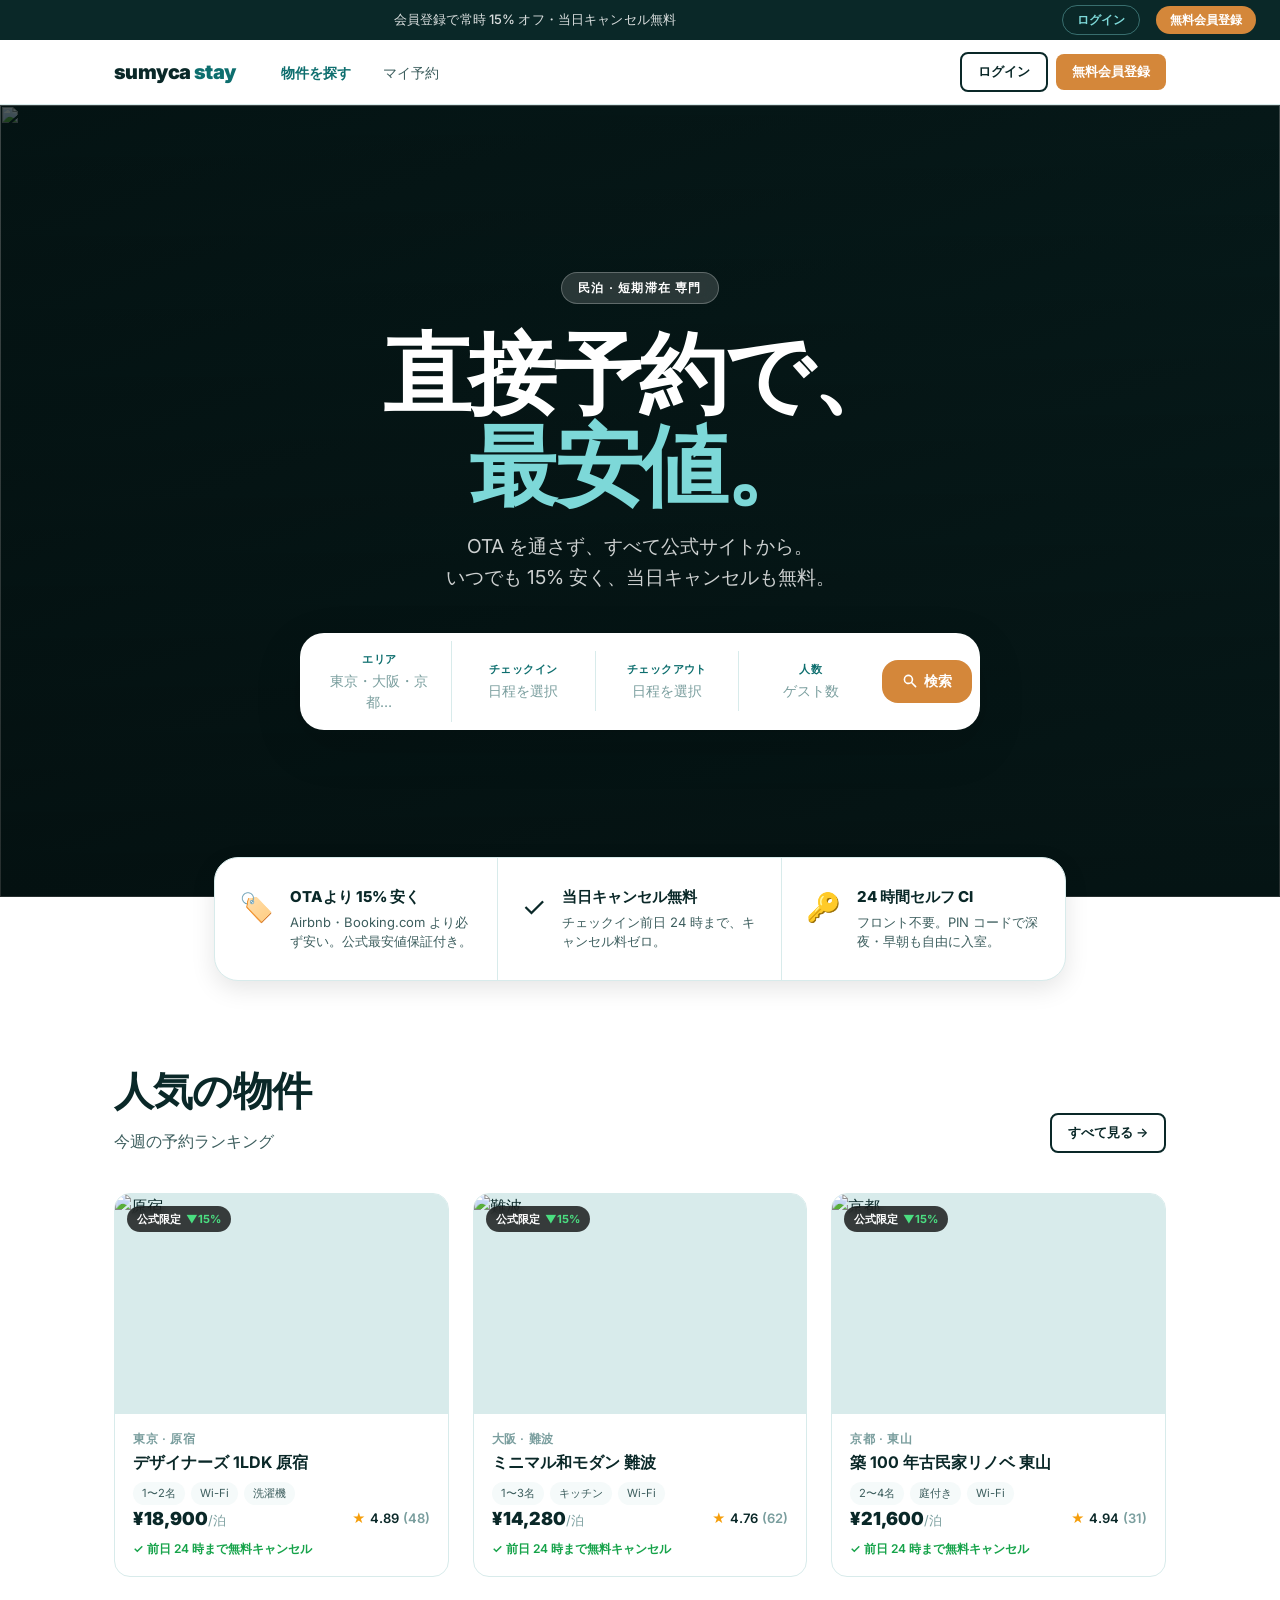
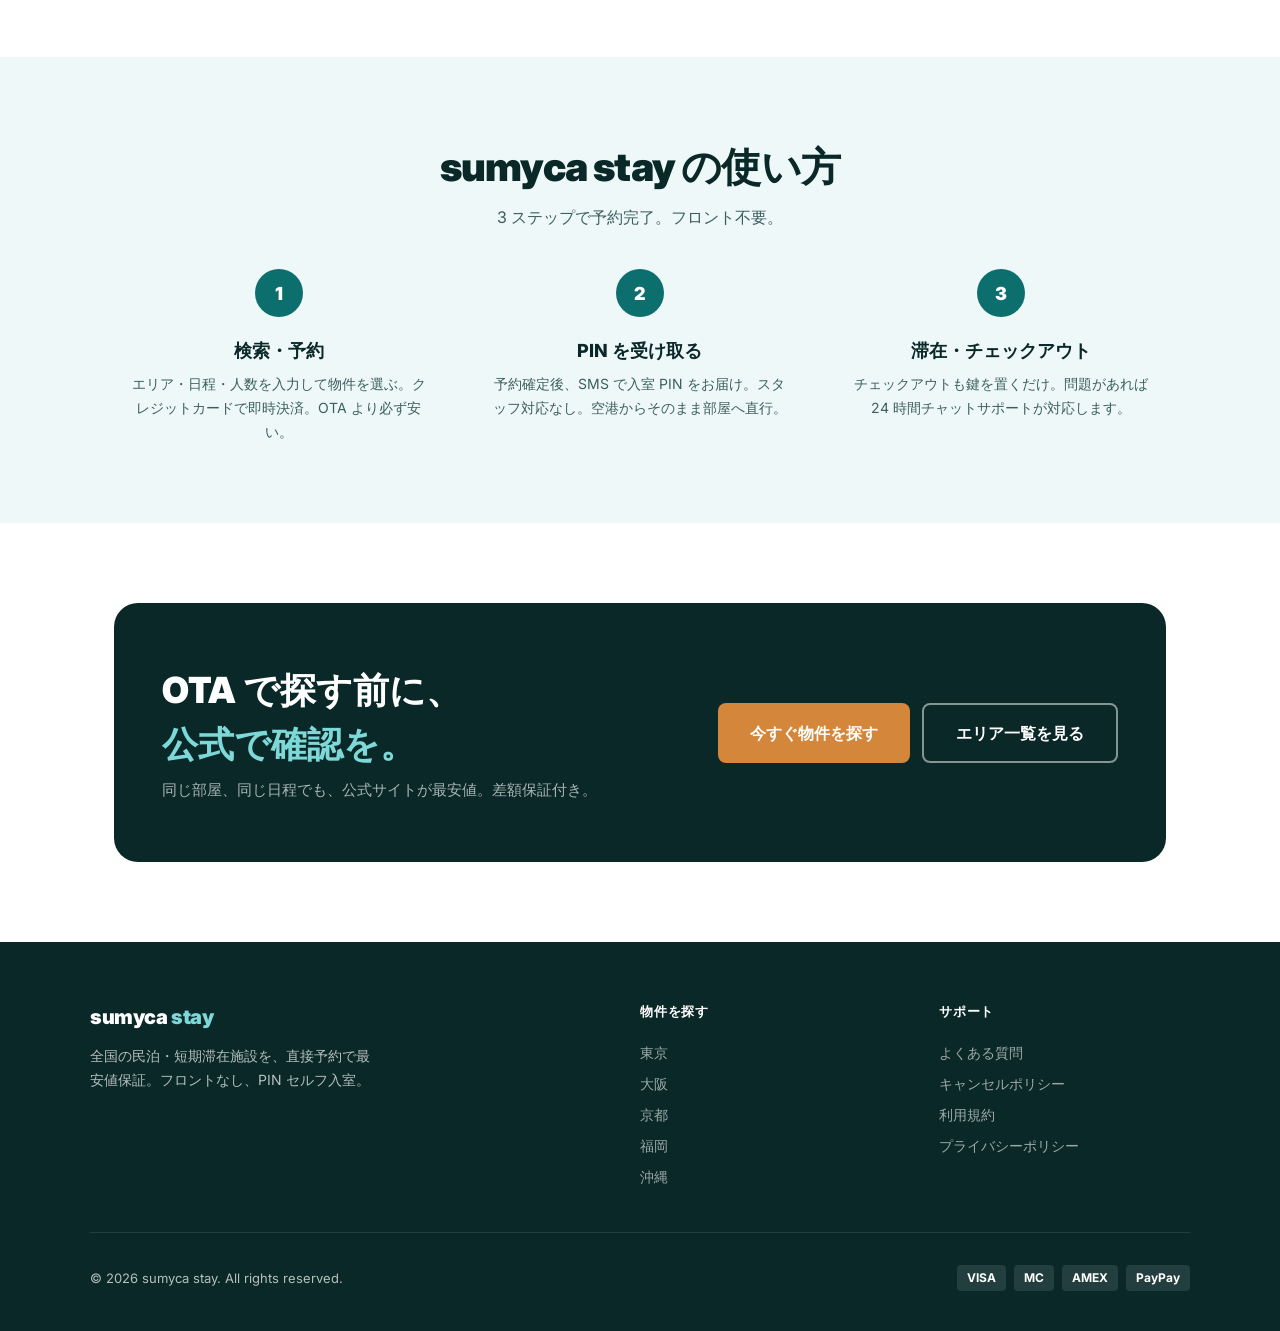
==== index.html @ 4b1bc7b1 "feat: Phase 2 prototype — リピーターを作る - Add member bar (15% off / cancel-free messaging) to all pages -" ====
<!DOCTYPE html>
<html lang="ja" prefix="og: https://ogp.me/ns#">
<head>
  <meta charset="UTF-8">
  <meta name="viewport" content="width=device-width, initial-scale=1.0">

  <!-- =====================================================
       SEO: Core meta
  ====================================================== -->
  <title>sumyca stay | 民泊・短期滞在の直接予約プラットフォーム — OTAより15%安く</title>
  <meta name="description" content="sumyca stay（スミカステイ）は東京・大阪・京都など全国の民泊・マンスリー物件を直接予約できるプラットフォーム。Airbnb・Booking.comより常時15%安く、当日キャンセル無料。フロント不要のPINセルフチェックインで24時間対応。">
  <meta name="keywords" content="民泊,短期滞在,マンスリーマンション,直接予約,東京民泊,大阪民泊,京都民泊,vacation rental,民泊予約,sumyca stay">
  <meta name="robots" content="index, follow">
  <meta name="author" content="sumyca stay">
  <link rel="canonical" href="https://beta-tanaka.github.io/sumyca-stay-prototype-1/">

  <!-- =====================================================
       SEO: Open Graph (SNS・AIクローラー向け)
  ====================================================== -->
  <meta property="og:type" content="website">
  <meta property="og:site_name" content="sumyca stay">
  <meta property="og:title" content="sumyca stay | 民泊・短期滞在の直接予約 — OTAより15%安く">
  <meta property="og:description" content="全国の民泊・短期滞在施設を直接予約。Airbnb・Booking.comより常時15%安く、当日キャンセル無料。24時間PINセルフチェックイン。">
  <meta property="og:url" content="https://beta-tanaka.github.io/sumyca-stay-prototype-1/">
  <meta property="og:image" content="https://images.unsplash.com/photo-1522708323590-d24dbb6b0267?w=1200&h=630&fit=crop">
  <meta property="og:locale" content="ja_JP">

  <!-- =====================================================
       SEO: Twitter / X Card
  ====================================================== -->
  <meta name="twitter:card" content="summary_large_image">
  <meta name="twitter:title" content="sumyca stay | 直接予約で、最安値。">
  <meta name="twitter:description" content="民泊・短期滞在の直接予約プラットフォーム。OTAより15%安く、当日キャンセル無料。">
  <meta name="twitter:image" content="https://images.unsplash.com/photo-1522708323590-d24dbb6b0267?w=1200&h=630&fit=crop">

  <!-- =====================================================
       AIO: JSON-LD Structured Data
       - Organization（会社エンティティ）
       - WebSite + SearchAction（サイト内検索）
       - ItemList（おすすめ物件リスト）
       - FAQPage（よくある質問）
  ====================================================== -->
  <script type="application/ld+json">
  {
    "@context": "https://schema.org",
    "@graph": [
      {
        "@type": "Organization",
        "@id": "https://beta-tanaka.github.io/sumyca-stay-prototype-1/#organization",
        "name": "sumyca stay",
        "alternateName": "スミカステイ",
        "url": "https://beta-tanaka.github.io/sumyca-stay-prototype-1/",
        "logo": {
          "@type": "ImageObject",
          "url": "https://beta-tanaka.github.io/sumyca-stay-prototype-1/og-image.png"
        },
        "description": "東京・大阪・京都など全国の民泊・短期滞在施設を直接予約できるプラットフォーム。OTA手数料不要で常時最安値保証。",
        "foundingDate": "2024",
        "areaServed": {
          "@type": "Country",
          "name": "日本"
        },
        "serviceType": ["民泊予約", "バケーションレンタル", "短期賃貸", "マンスリーマンション"],
        "sameAs": []
      },
      {
        "@type": "WebSite",
        "@id": "https://beta-tanaka.github.io/sumyca-stay-prototype-1/#website",
        "url": "https://beta-tanaka.github.io/sumyca-stay-prototype-1/",
        "name": "sumyca stay",
        "description": "民泊・短期滞在の直接予約プラットフォーム",
        "publisher": { "@id": "https://beta-tanaka.github.io/sumyca-stay-prototype-1/#organization" },
        "potentialAction": {
          "@type": "SearchAction",
          "target": {
            "@type": "EntryPoint",
            "urlTemplate": "https://beta-tanaka.github.io/sumyca-stay-prototype-1/search.html?q={search_term_string}"
          },
          "query-input": "required name=search_term_string"
        }
      },
      {
        "@type": "WebPage",
        "@id": "https://beta-tanaka.github.io/sumyca-stay-prototype-1/#webpage",
        "url": "https://beta-tanaka.github.io/sumyca-stay-prototype-1/",
        "name": "sumyca stay — 直接予約で、最安値。",
        "isPartOf": { "@id": "https://beta-tanaka.github.io/sumyca-stay-prototype-1/#website" },
        "about": { "@id": "https://beta-tanaka.github.io/sumyca-stay-prototype-1/#organization" },
        "speakable": {
          "@type": "SpeakableSpecification",
          "cssSelector": [".hero__title", ".hero__sub", ".value-prop__title", ".value-prop__desc"]
        }
      },
      {
        "@type": "ItemList",
        "name": "sumyca stay 人気の民泊物件",
        "description": "東京・大阪・京都など全国の人気民泊物件一覧",
        "numberOfItems": 3,
        "itemListElement": [
          {
            "@type": "ListItem",
            "position": 1,
            "item": {
              "@type": "LodgingBusiness",
              "name": "デザイナーズ 1LDK 原宿",
              "description": "表参道・原宿エリアのデザイナーズ1LDK。キッチン・洗濯機完備。スマートロック24時間入室可。",
              "url": "https://beta-tanaka.github.io/sumyca-stay-prototype-1/property-detail.html",
              "image": "https://images.unsplash.com/photo-1540959733332-eab4deabeeaf?w=600&h=440&fit=crop",
              "address": {
                "@type": "PostalAddress",
                "addressLocality": "渋谷区",
                "addressRegion": "東京都",
                "addressCountry": "JP"
              },
              "aggregateRating": {
                "@type": "AggregateRating",
                "ratingValue": "4.89",
                "reviewCount": "48",
                "bestRating": "5",
                "worstRating": "1"
              },
              "priceRange": "¥18,900〜/泊"
            }
          },
          {
            "@type": "ListItem",
            "position": 2,
            "item": {
              "@type": "LodgingBusiness",
              "name": "ミニマル和モダン 難波",
              "description": "大阪・難波エリアの和モダンスタジオ。キッチン完備。なんば駅徒歩3分。",
              "url": "https://beta-tanaka.github.io/sumyca-stay-prototype-1/property-detail.html",
              "image": "https://images.unsplash.com/photo-1493976040374-85c8e12f0c0e?w=600&h=440&fit=crop",
              "address": {
                "@type": "PostalAddress",
                "addressLocality": "中央区",
                "addressRegion": "大阪府",
                "addressCountry": "JP"
              },
              "aggregateRating": {
                "@type": "AggregateRating",
                "ratingValue": "4.76",
                "reviewCount": "62",
                "bestRating": "5",
                "worstRating": "1"
              },
              "priceRange": "¥14,280〜/泊"
            }
          },
          {
            "@type": "ListItem",
            "position": 3,
            "item": {
              "@type": "LodgingBusiness",
              "name": "築100年古民家リノベ 東山",
              "description": "京都・東山の古民家リノベ物件。祇園四条駅徒歩10分。最大4名。庭付き。",
              "url": "https://beta-tanaka.github.io/sumyca-stay-prototype-1/property-detail.html",
              "image": "https://images.unsplash.com/photo-1528360983277-13d401cdc186?w=600&h=440&fit=crop",
              "address": {
                "@type": "PostalAddress",
                "addressLocality": "東山区",
                "addressRegion": "京都府",
                "addressCountry": "JP"
              },
              "aggregateRating": {
                "@type": "AggregateRating",
                "ratingValue": "4.94",
                "reviewCount": "31",
                "bestRating": "5",
                "worstRating": "1"
              },
              "priceRange": "¥21,600〜/泊"
            }
          }
        ]
      },
      {
        "@type": "FAQPage",
        "mainEntity": [
          {
            "@type": "Question",
            "name": "sumyca stay で予約するとなぜ安いのですか？",
            "acceptedAnswer": {
              "@type": "Answer",
              "text": "OTA（Airbnb・Booking.comなど）の仲介手数料が不要なため、公式サイトから直接予約すると常時15%割安になります。最低価格保証付きで、差額が発生した場合は返金します。"
            }
          },
          {
            "@type": "Question",
            "name": "チェックインはどうやってするのですか？",
            "acceptedAnswer": {
              "@type": "Answer",
              "text": "予約確定後にSMSでPINコードをお届けします。スマートロックにPINを入力するだけでフロントスタッフ対応なしに24時間入室できます。深夜・早朝のチェックインも可能です。"
            }
          },
          {
            "@type": "Question",
            "name": "キャンセルポリシーはどうなっていますか？",
            "acceptedAnswer": {
              "@type": "Answer",
              "text": "チェックイン前日の24:00まで無料でキャンセルできます。それ以降は1泊分のキャンセル料が発生します。急な予定変更にも対応できる柔軟なポリシーです。"
            }
          },
          {
            "@type": "Question",
            "name": "どのエリアの物件がありますか？",
            "acceptedAnswer": {
              "@type": "Answer",
              "text": "東京・大阪・京都・福岡・沖縄・北海道など全国の主要都市をカバーしています。物件数は随時拡大中です。"
            }
          }
        ]
      }
    ]
  }
  </script>

  <link rel="preconnect" href="https://fonts.googleapis.com">
  <link href="https://fonts.googleapis.com/css2?family=Inter:wght@400;500;600;700;800;900&display=swap" rel="stylesheet">
  <link rel="stylesheet" href="css/style.css">
</head>
<body>

  <!-- Member bar -->
  <div class="member-bar">
    <span>会員登録で常時 15% オフ・当日キャンセル無料</span>
    <a href="login.html" class="member-bar__login">ログイン</a>
    <a href="login.html" class="member-bar__signup">無料会員登録</a>
  </div>

  <!-- Header -->
  <header class="header">
    <div class="header__inner">
      <a href="index.html" class="header__logo">sumyca <span>stay</span></a>
      <nav class="header__nav">
        <a href="search.html" class="active">物件を探す</a>
        <a href="my-trips.html">マイ予約</a>
      </nav>
      <div class="header__actions">
        <a href="login.html" class="btn btn--outline btn--sm">ログイン</a>
        <a href="login.html" class="btn btn--accent btn--sm">無料会員登録</a>
        <button class="hamburger" onclick="document.getElementById('mm').classList.add('open')" aria-label="メニュー">
          <span></span><span></span><span></span>
        </button>
      </div>
    </div>
  </header>

  <div class="mobile-menu" id="mm">
    <button class="mobile-menu__close" onclick="document.getElementById('mm').classList.remove('open')">✕</button>
    <div class="mobile-menu__logo">sumyca <span>stay</span></div>
    <nav class="mobile-menu__nav">
      <a href="search.html">物件を探す</a>
      <a href="my-trips.html">マイ予約</a>
    </nav>
    <div class="mobile-menu__actions">
      <a href="login.html" class="btn btn--teal btn--lg btn--block">ログイン</a>
      <a href="login.html" class="btn btn--accent btn--lg btn--block">無料会員登録</a>
    </div>
  </div>

  <main id="main-content">

  <!-- Hero -->
  <section class="hero" aria-label="メインビジュアル">
    <div class="hero__bg"></div>
    <div class="hero__img">
      <img src="https://images.unsplash.com/photo-1522708323590-d24dbb6b0267?w=1800&h=1000&fit=crop" alt="">
    </div>
    <div class="hero__overlay"></div>
    <div class="hero__content">
      <span class="hero__label">民泊 · 短期滞在 専門</span>
      <h1 class="hero__title">直接予約で、<br><em>最安値。</em></h1>
      <p class="hero__sub">OTA を通さず、すべて公式サイトから。<br>いつでも 15% 安く、当日キャンセルも無料。</p>

      <!-- Search bar -->
      <form class="search-bar" onsubmit="location.href='search.html';return false;">
        <div class="search-bar__field">
          <div class="search-bar__label">エリア</div>
          <div class="search-bar__val">東京・大阪・京都…</div>
        </div>
        <div class="search-bar__field">
          <div class="search-bar__label">チェックイン</div>
          <div class="search-bar__val">日程を選択</div>
        </div>
        <div class="search-bar__field">
          <div class="search-bar__label">チェックアウト</div>
          <div class="search-bar__val">日程を選択</div>
        </div>
        <div class="search-bar__field">
          <div class="search-bar__label">人数</div>
          <div class="search-bar__val">ゲスト数</div>
        </div>
        <button type="submit" class="btn btn--accent btn--md search-bar__btn">
          <svg viewBox="0 0 20 20" fill="currentColor"><path fill-rule="evenodd" d="M8 4a4 4 0 100 8 4 4 0 000-8zM2 8a6 6 0 1110.89 3.476l4.817 4.817a1 1 0 01-1.414 1.414l-4.816-4.816A6 6 0 012 8z" clip-rule="evenodd"/></svg>
          検索
        </button>
      </form>
    </div>
  </section>

  <!-- Value props -->
  <div class="value-props">
    <div class="value-props__grid">
      <div class="value-prop">
        <div class="value-prop__icon">🏷️</div>
        <div>
          <div class="value-prop__title">OTAより 15% 安く</div>
          <div class="value-prop__desc">Airbnb・Booking.com より必ず安い。公式最安値保証付き。</div>
        </div>
      </div>
      <div class="value-prop">
        <div class="value-prop__icon">✓</div>
        <div>
          <div class="value-prop__title">当日キャンセル無料</div>
          <div class="value-prop__desc">チェックイン前日 24 時まで、キャンセル料ゼロ。</div>
        </div>
      </div>
      <div class="value-prop">
        <div class="value-prop__icon">🔑</div>
        <div>
          <div class="value-prop__title">24 時間セルフ CI</div>
          <div class="value-prop__desc">フロント不要。PIN コードで深夜・早朝も自由に入室。</div>
        </div>
      </div>
    </div>
  </div>

  <!-- Featured properties -->
  <section class="section" style="padding-top: 80px;" aria-labelledby="featured-heading">
    <div class="container">
      <div class="section-header" style="display:flex;justify-content:space-between;align-items:flex-end;flex-wrap:wrap;gap:12px;">
        <div>
          <h2 id="featured-heading">人気の物件</h2>
          <p>今週の予約ランキング</p>
        </div>
        <a href="search.html" class="btn btn--outline btn--sm">すべて見る →</a>
      </div>

      <div class="prop-grid">

        <a href="property-detail.html" class="prop-card">
          <div class="prop-card__img-wrap">
            <img src="https://images.unsplash.com/photo-1540959733332-eab4deabeeaf?w=600&h=440&fit=crop" alt="原宿">
            <div class="ota-badge">公式限定 <span class="ota-badge__save">▼15%</span></div>
          </div>
          <div class="prop-card__body">
            <div class="prop-card__location">東京 · 原宿</div>
            <div class="prop-card__title">デザイナーズ 1LDK 原宿</div>
            <div class="prop-card__tags">
              <span class="prop-card__tag">1〜2名</span>
              <span class="prop-card__tag">Wi-Fi</span>
              <span class="prop-card__tag">洗濯機</span>
            </div>
            <div class="prop-card__meta">
              <div class="prop-card__price">¥18,900<span>/泊</span></div>
              <div class="prop-card__rating"><span class="prop-card__rating-star">★</span> 4.89 <span style="color:var(--gray-3)">(48)</span></div>
            </div>
            <div class="prop-card__cancel">✓ 前日 24 時まで無料キャンセル</div>
          </div>
        </a>

        <a href="property-detail.html" class="prop-card">
          <div class="prop-card__img-wrap">
            <img src="https://images.unsplash.com/photo-1493976040374-85c8e12f0c0e?w=600&h=440&fit=crop" alt="難波">
            <div class="ota-badge">公式限定 <span class="ota-badge__save">▼15%</span></div>
          </div>
          <div class="prop-card__body">
            <div class="prop-card__location">大阪 · 難波</div>
            <div class="prop-card__title">ミニマル和モダン 難波</div>
            <div class="prop-card__tags">
              <span class="prop-card__tag">1〜3名</span>
              <span class="prop-card__tag">キッチン</span>
              <span class="prop-card__tag">Wi-Fi</span>
            </div>
            <div class="prop-card__meta">
              <div class="prop-card__price">¥14,280<span>/泊</span></div>
              <div class="prop-card__rating"><span class="prop-card__rating-star">★</span> 4.76 <span style="color:var(--gray-3)">(62)</span></div>
            </div>
            <div class="prop-card__cancel">✓ 前日 24 時まで無料キャンセル</div>
          </div>
        </a>

        <a href="property-detail.html" class="prop-card">
          <div class="prop-card__img-wrap">
            <img src="https://images.unsplash.com/photo-1528360983277-13d401cdc186?w=600&h=440&fit=crop" alt="京都">
            <div class="ota-badge">公式限定 <span class="ota-badge__save">▼15%</span></div>
          </div>
          <div class="prop-card__body">
            <div class="prop-card__location">京都 · 東山</div>
            <div class="prop-card__title">築 100 年古民家リノベ 東山</div>
            <div class="prop-card__tags">
              <span class="prop-card__tag">2〜4名</span>
              <span class="prop-card__tag">庭付き</span>
              <span class="prop-card__tag">Wi-Fi</span>
            </div>
            <div class="prop-card__meta">
              <div class="prop-card__price">¥21,600<span>/泊</span></div>
              <div class="prop-card__rating"><span class="prop-card__rating-star">★</span> 4.94 <span style="color:var(--gray-3)">(31)</span></div>
            </div>
            <div class="prop-card__cancel">✓ 前日 24 時まで無料キャンセル</div>
          </div>
        </a>

      </div>
    </div>
  </section>

  <!-- How it works -->
  <section class="section section--gray" aria-labelledby="how-heading">
    <div class="container">
      <div class="section-header section-header--center">
        <h2 id="how-heading">sumyca stay の使い方</h2>
        <p>3 ステップで予約完了。フロント不要。</p>
      </div>
      <div class="how-grid">
        <div class="how-card">
          <div class="how-card__num">1</div>
          <h3 class="how-card__title">検索・予約</h3>
          <p class="how-card__desc">エリア・日程・人数を入力して物件を選ぶ。クレジットカードで即時決済。OTA より必ず安い。</p>
        </div>
        <div class="how-card">
          <div class="how-card__num">2</div>
          <h3 class="how-card__title">PIN を受け取る</h3>
          <p class="how-card__desc">予約確定後、SMS で入室 PIN をお届け。スタッフ対応なし。空港からそのまま部屋へ直行。</p>
        </div>
        <div class="how-card">
          <div class="how-card__num">3</div>
          <h3 class="how-card__title">滞在・チェックアウト</h3>
          <p class="how-card__desc">チェックアウトも鍵を置くだけ。問題があれば 24 時間チャットサポートが対応します。</p>
        </div>
      </div>
    </div>
  </section>

  <!-- Direct booking CTA banner -->
  <section class="section">
    <div class="container">
      <div class="direct-cta">
        <div class="direct-cta__text">
          <h2>OTA で探す前に、<br><em>公式で確認を。</em></h2>
          <p>同じ部屋、同じ日程でも、公式サイトが最安値。差額保証付き。</p>
        </div>
        <div class="direct-cta__actions">
          <a href="search.html" class="btn btn--accent btn--lg">今すぐ物件を探す</a>
          <a href="search.html" class="btn btn--outline-white btn--lg">エリア一覧を見る</a>
        </div>
      </div>
    </div>
  </section>

  </main><!-- /main -->

  <!-- Footer -->
  <footer class="footer" aria-label="サイトフッター">
    <div class="footer__inner">
      <div>
        <div class="footer__brand">sumyca <span>stay</span></div>
        <p class="footer__desc">全国の民泊・短期滞在施設を、直接予約で最安値保証。フロントなし、PIN セルフ入室。</p>
      </div>
      <div class="footer__col">
        <h4>物件を探す</h4>
        <a href="search.html">東京</a>
        <a href="search.html">大阪</a>
        <a href="search.html">京都</a>
        <a href="search.html">福岡</a>
        <a href="search.html">沖縄</a>
      </div>
      <div class="footer__col">
        <h4>サポート</h4>
        <a href="#">よくある質問</a>
        <a href="#">キャンセルポリシー</a>
        <a href="#">利用規約</a>
        <a href="#">プライバシーポリシー</a>
      </div>
    </div>
    <div class="footer__bottom">
      <span class="footer__copy">© 2026 sumyca stay. All rights reserved.</span>
      <div class="payment-icons">
        <span class="payment-icon">VISA</span>
        <span class="payment-icon">MC</span>
        <span class="payment-icon">AMEX</span>
        <span class="payment-icon">PayPay</span>
      </div>
    </div>
  </footer>

</body>
</html>
---- css/style.css ----
/* ============================================================
   sumyca stay — Phase 1 Design System
   Focus: Direct booking value. Minimal. Clear.
   ============================================================ */

*, *::before, *::after { box-sizing: border-box; margin: 0; padding: 0; }
img { display: block; max-width: 100%; }
a { color: inherit; text-decoration: none; }
button { cursor: pointer; font-family: inherit; }

:root {
  /* === sumyca stay カラーシステム ===
     sumyca.com のティール(#009C96)を参照しつつ、より深みのあるトーンへ。
     CTAにアンバーを使い、numa(黒+コーラル)との差別化を図る。
  */

  /* Brand */
  --teal:     #0D6E6E;   /* primary — sumyca teal を深く、より落ち着いたトーンに */
  --teal-lt:  #1A8C8C;   /* hover / lighter variant */
  --teal-dark:#093F3F;   /* dark sections, headings on dark bg */
  --teal-bg:  #EEF8F8;   /* very light mint — nods to sumyca's #eef6f5 */
  --amber:    #D4873A;   /* CTA accent — warm, unique, separates from numa coral */
  --amber-lt: #E0964E;   /* amber hover */
  --dark:     #0A2828;   /* deep teal-black (replaces pure black) */
  --white:    #FFFFFF;

  /* Neutrals — teal-tinted grays */
  --gray-1:   #F5FAFA;   /* lightest bg */
  --gray-2:   #D8EBEB;   /* borders */
  --gray-3:   #7A9E9E;   /* secondary text */
  --gray-4:   #3D5E5E;   /* body text */

  /* Semantic */
  --green:    #16a34a;
  --star:     #f59e0b;

  --font: 'Inter', -apple-system, BlinkMacSystemFont, sans-serif;
  --r-sm: 8px;
  --r-md: 12px;
  --r-lg: 16px;
  --r-xl: 24px;

  --shadow-sm: 0 2px 8px rgba(0,0,0,0.08);
  --shadow-md: 0 8px 24px rgba(0,0,0,0.1);
  --shadow-lg: 0 16px 48px rgba(0,0,0,0.14);
}

body {
  font-family: var(--font);
  color: var(--dark);
  background: var(--white);
  line-height: 1.5;
  -webkit-font-smoothing: antialiased;
}

/* ---- Layout ---- */
.container { max-width: 1100px; margin: 0 auto; padding: 0 24px; }
.section { padding: 80px 24px; }
.section--gray { background: var(--teal-bg); }

/* ---- Buttons ---- */
.btn {
  display: inline-flex;
  align-items: center;
  justify-content: center;
  gap: 8px;
  font-weight: 600;
  font-family: var(--font);
  border-radius: var(--r-sm);
  transition: opacity 0.18s, transform 0.18s;
  cursor: pointer;
  border: none;
  text-decoration: none;
  white-space: nowrap;
}
.btn:hover { opacity: 0.88; }
.btn:active { transform: scale(0.98); }

.btn--sm  { padding: 8px 16px;  font-size: 0.8125rem; }
.btn--md  { padding: 12px 24px; font-size: 0.875rem; }
.btn--lg  { padding: 16px 32px; font-size: 1rem; }
.btn--xl  { padding: 18px 48px; font-size: 1.0625rem; }
.btn--block { width: 100%; }

.btn--accent  { background: var(--amber); color: var(--white); }
.btn--accent:hover { background: var(--amber-lt); opacity: 1; }
.btn--teal    { background: var(--teal); color: var(--white); }
.btn--teal:hover { background: var(--teal-lt); opacity: 1; }
.btn--black   { background: var(--dark); color: var(--white); }
.btn--outline { background: transparent; border: 2px solid currentColor; color: var(--dark); }
.btn--outline-white { background: transparent; border: 2px solid rgba(255,255,255,0.5); color: var(--white); }
.btn--ghost   { background: transparent; color: var(--gray-4); }

/* ---- Header ---- */
.header {
  position: sticky;
  top: 0;
  z-index: 100;
  background: rgba(255,255,255,0.96);
  backdrop-filter: blur(12px);
  border-bottom: 1px solid var(--gray-2);
}
.header__inner {
  max-width: 1100px;
  margin: 0 auto;
  padding: 0 24px;
  height: 64px;
  display: flex;
  align-items: center;
  gap: 32px;
}
.header__logo {
  font-size: 1.25rem;
  font-weight: 900;
  letter-spacing: -0.03em;
  color: var(--dark);
  flex-shrink: 0;
}
.header__logo span { color: var(--teal); }

.header__nav {
  display: flex;
  gap: 4px;
  align-items: center;
  flex: 1;
}
.header__nav a {
  padding: 8px 14px;
  font-size: 0.875rem;
  font-weight: 500;
  color: var(--gray-4);
  border-radius: var(--r-sm);
  transition: background 0.15s, color 0.15s;
}
.header__nav a:hover { background: var(--teal-bg); color: var(--teal); }
.header__nav a.active { color: var(--teal); font-weight: 700; }

.header__actions {
  display: flex;
  gap: 8px;
  align-items: center;
  margin-left: auto;
}
.hamburger {
  display: none;
  flex-direction: column;
  gap: 5px;
  background: none;
  border: none;
  padding: 8px;
}
.hamburger span { display: block; width: 22px; height: 2px; background: var(--dark); border-radius: 2px; }

@media (max-width: 768px) {
  .header__nav { display: none; }
  .hamburger { display: flex; }
  .header__actions .btn--outline { display: none; }
}

/* ---- Mobile menu ---- */
.mobile-menu {
  position: fixed;
  inset: 0;
  background: var(--white);
  z-index: 200;
  padding: 24px;
  transform: translateX(100%);
  transition: transform 0.3s cubic-bezier(0.4,0,0.2,1);
  display: flex;
  flex-direction: column;
  gap: 8px;
}
.mobile-menu.open { transform: translateX(0); }
.mobile-menu__close {
  align-self: flex-end;
  background: var(--gray-1);
  border: none;
  width: 36px; height: 36px;
  border-radius: 50%;
  font-size: 1rem;
  margin-bottom: 16px;
}
.mobile-menu__logo { font-size: 1.5rem; font-weight: 900; margin-bottom: 24px; }
.mobile-menu__logo span { color: var(--teal); }
.mobile-menu__nav { display: flex; flex-direction: column; }
.mobile-menu__nav a {
  padding: 16px 0;
  font-size: 1.125rem;
  font-weight: 600;
  border-bottom: 1px solid var(--gray-2);
}
.mobile-menu__actions {
  margin-top: auto;
  display: flex;
  flex-direction: column;
  gap: 12px;
}

/* ---- Hero ---- */
.hero {
  min-height: 88vh;
  position: relative;
  display: flex;
  align-items: center;
  justify-content: center;
  overflow: hidden;
}
.hero__bg {
  position: absolute; inset: 0;
  background: linear-gradient(160deg, #051818 0%, #0a2828 100%);
}
.hero__img {
  position: absolute; inset: 0;
}
.hero__img img { width: 100%; height: 100%; object-fit: cover; opacity: 0.38; }
.hero__overlay {
  position: absolute; inset: 0;
  background: linear-gradient(to bottom, rgba(0,0,0,0.2) 0%, rgba(0,0,0,0.5) 100%);
}
.hero__content {
  position: relative; z-index: 2;
  text-align: center;
  color: var(--white);
  padding: 40px 24px;
  width: 100%;
  max-width: 860px;
  margin: 0 auto;
}
.hero__label {
  display: inline-block;
  background: rgba(255,255,255,0.15);
  backdrop-filter: blur(8px);
  border: 1px solid rgba(255,255,255,0.25);
  font-size: 0.75rem;
  font-weight: 700;
  letter-spacing: 0.1em;
  text-transform: uppercase;
  padding: 6px 16px;
  border-radius: 20px;
  margin-bottom: 24px;
}
.hero__title {
  font-size: clamp(2.5rem, 7vw, 5.5rem);
  font-weight: 900;
  line-height: 1.04;
  letter-spacing: -0.03em;
  margin-bottom: 20px;
}
.hero__title em { color: #7DD8D8; font-style: normal; } /* light teal highlight */
.hero__sub {
  font-size: clamp(1rem, 2vw, 1.2rem);
  opacity: 0.8;
  margin-bottom: 40px;
  line-height: 1.6;
}

/* ---- Search bar ---- */
.search-bar {
  background: var(--white);
  border-radius: var(--r-xl);
  padding: 8px 8px 8px 8px;
  display: flex;
  align-items: center;
  gap: 0;
  box-shadow: var(--shadow-lg);
  max-width: 680px;
  margin: 0 auto;
  width: 100%;
}
.search-bar__field {
  flex: 1;
  padding: 10px 20px;
  cursor: pointer;
  border-right: 1px solid var(--gray-2);
}
.search-bar__field:last-of-type { border-right: none; }
.search-bar__label { font-size: 0.7rem; font-weight: 700; color: var(--teal); letter-spacing: 0.04em; text-transform: uppercase; }
.search-bar__val { font-size: 0.875rem; color: var(--gray-3); margin-top: 2px; }
.search-bar__btn { flex-shrink: 0; border-radius: var(--r-lg) !important; padding: 12px 20px !important; gap: 6px; }
.search-bar__btn svg { width: 16px; height: 16px; }

@media (max-width: 640px) {
  .search-bar { flex-direction: column; border-radius: var(--r-lg); padding: 12px; gap: 4px; }
  .search-bar__field { border-right: none; border-bottom: 1px solid var(--gray-2); width: 100%; padding: 10px 12px; }
  .search-bar__field:last-of-type { border-bottom: none; }
  .search-bar__btn { width: 100%; }
}

/* ---- Value props (3 icons) ---- */
.value-props {
  padding: 0 24px;
  max-width: 900px;
  margin: -40px auto 0;
  position: relative;
  z-index: 3;
}
.value-props__grid {
  background: var(--white);
  border-radius: var(--r-xl);
  box-shadow: var(--shadow-md);
  display: grid;
  grid-template-columns: repeat(3, 1fr);
  overflow: hidden;
  border: 1px solid var(--gray-2);
}
@media (max-width: 640px) { .value-props__grid { grid-template-columns: 1fr; } }
.value-prop {
  padding: 28px 24px;
  display: flex;
  gap: 16px;
  align-items: flex-start;
  border-right: 1px solid var(--gray-2);
}
.value-prop:last-child { border-right: none; }
@media (max-width: 640px) { .value-prop { border-right: none; border-bottom: 1px solid var(--gray-2); } }
.value-prop__icon { font-size: 1.75rem; flex-shrink: 0; }
.value-prop__title { font-size: 0.9375rem; font-weight: 800; margin-bottom: 4px; }
.value-prop__desc { font-size: 0.8125rem; color: var(--gray-4); line-height: 1.5; }

/* ---- Section header ---- */
.section-header { margin-bottom: 40px; }
.section-header h2 { font-size: clamp(1.75rem, 4vw, 2.5rem); font-weight: 900; letter-spacing: -0.02em; }
.section-header p { color: var(--gray-4); margin-top: 8px; font-size: 1rem; }
.section-header--center { text-align: center; }

/* ---- Property cards ---- */
.prop-grid {
  display: grid;
  grid-template-columns: repeat(3, 1fr);
  gap: 24px;
}
@media (max-width: 900px) { .prop-grid { grid-template-columns: 1fr 1fr; } }
@media (max-width: 580px) { .prop-grid { grid-template-columns: 1fr; } }

.prop-card {
  border-radius: var(--r-lg);
  overflow: hidden;
  background: var(--white);
  border: 1px solid var(--gray-2);
  transition: transform 0.2s, box-shadow 0.2s;
  cursor: pointer;
}
.prop-card:hover { transform: translateY(-4px); box-shadow: var(--shadow-md); }
.prop-card__img-wrap { position: relative; height: 220px; overflow: hidden; background: var(--gray-2); }
.prop-card__img-wrap img { width: 100%; height: 100%; object-fit: cover; transition: transform 0.4s; }
.prop-card:hover .prop-card__img-wrap img { transform: scale(1.04); }

/* OTA price badge */
.ota-badge {
  position: absolute;
  top: 12px;
  left: 12px;
  background: rgba(0,0,0,0.75);
  color: var(--white);
  font-size: 0.7rem;
  font-weight: 700;
  padding: 5px 10px;
  border-radius: 20px;
  backdrop-filter: blur(4px);
  display: flex;
  align-items: center;
  gap: 5px;
}
.ota-badge__save { color: #4ade80; }

.prop-card__body { padding: 16px 18px 18px; }
.prop-card__location { font-size: 0.75rem; color: var(--gray-3); font-weight: 600; text-transform: uppercase; letter-spacing: 0.05em; margin-bottom: 4px; }
.prop-card__title { font-size: 1rem; font-weight: 700; margin-bottom: 10px; line-height: 1.3; }
.prop-card__meta { display: flex; align-items: center; justify-content: space-between; }
.prop-card__price { font-size: 1.125rem; font-weight: 900; }
.prop-card__price span { font-size: 0.8125rem; font-weight: 400; color: var(--gray-3); }
.prop-card__rating { display: flex; align-items: center; gap: 4px; font-size: 0.8125rem; font-weight: 600; }
.prop-card__rating-star { color: var(--star); }
.prop-card__cancel { font-size: 0.75rem; color: var(--green); font-weight: 600; margin-top: 8px; }
.prop-card__tags { display: flex; gap: 6px; flex-wrap: wrap; margin-top: 10px; }
.prop-card__tag {
  background: var(--gray-1);
  font-size: 0.7rem;
  padding: 3px 9px;
  border-radius: 20px;
  color: var(--gray-4);
}

/* ---- How it works ---- */
.how-grid {
  display: grid;
  grid-template-columns: repeat(3, 1fr);
  gap: 32px;
}
@media (max-width: 768px) { .how-grid { grid-template-columns: 1fr; gap: 20px; } }
.how-card { text-align: center; padding: 0 16px; }
.how-card__num {
  width: 48px; height: 48px;
  background: var(--teal);
  color: var(--white);
  border-radius: 50%;
  display: flex; align-items: center; justify-content: center;
  font-weight: 900; font-size: 1.125rem;
  margin: 0 auto 20px;
}
.how-card__title { font-size: 1.125rem; font-weight: 800; margin-bottom: 8px; }
.how-card__desc { font-size: 0.875rem; color: var(--gray-4); line-height: 1.7; }

/* ---- Direct booking CTA ---- */
.direct-cta {
  background: var(--dark);
  color: var(--white);
  border-radius: var(--r-xl);
  padding: 60px 48px;
  display: flex;
  align-items: center;
  justify-content: space-between;
  gap: 40px;
  flex-wrap: wrap;
}
.direct-cta__text h2 { font-size: clamp(1.5rem, 4vw, 2.25rem); font-weight: 900; margin-bottom: 8px; }
.direct-cta__text h2 em { color: #7DD8D8; font-style: normal; }
.direct-cta__text p { color: rgba(255,255,255,0.65); font-size: 0.9375rem; }
.direct-cta__actions { display: flex; gap: 12px; flex-wrap: wrap; }

/* ---- Footer ---- */
.footer {
  background: var(--dark);
  color: rgba(255,255,255,0.7);
  padding: 60px 24px 40px;
  font-size: 0.875rem;
}
.footer__inner {
  max-width: 1100px; margin: 0 auto;
  display: grid;
  grid-template-columns: 2fr 1fr 1fr;
  gap: 48px;
  padding-bottom: 40px;
  border-bottom: 1px solid rgba(255,255,255,0.1);
  margin-bottom: 32px;
}
@media (max-width: 768px) { .footer__inner { grid-template-columns: 1fr; gap: 32px; } }
.footer__brand { font-size: 1.25rem; font-weight: 900; color: var(--white); letter-spacing: -0.02em; margin-bottom: 12px; }
.footer__brand span { color: #7DD8D8; }
.footer__desc { line-height: 1.7; max-width: 280px; }
.footer__col h4 { font-weight: 700; color: var(--white); font-size: 0.8125rem; letter-spacing: 0.06em; text-transform: uppercase; margin-bottom: 16px; }
.footer__col a { display: block; padding: 5px 0; color: rgba(255,255,255,0.6); transition: color 0.15s; }
.footer__col a:hover { color: var(--white); }
.footer__bottom {
  max-width: 1100px; margin: 0 auto;
  display: flex; justify-content: space-between; align-items: center; flex-wrap: wrap; gap: 12px;
}
.footer__copy { font-size: 0.8125rem; }
.payment-icons { display: flex; gap: 8px; }
.payment-icon {
  background: rgba(255,255,255,0.1);
  padding: 4px 10px;
  border-radius: 4px;
  font-size: 0.75rem;
  font-weight: 700;
  color: var(--white);
}

/* ---- Search page ---- */
.search-layout {
  max-width: 1100px; margin: 0 auto; padding: 0 24px 80px;
  display: grid;
  grid-template-columns: 280px 1fr;
  gap: 40px;
  padding-top: 40px;
}
@media (max-width: 900px) { .search-layout { grid-template-columns: 1fr; } }

.filters-panel { flex-shrink: 0; }
.filters-panel__title { font-size: 0.8125rem; font-weight: 700; text-transform: uppercase; letter-spacing: 0.06em; color: var(--gray-3); margin-bottom: 20px; }
.filter-group { margin-bottom: 28px; border-bottom: 1px solid var(--gray-2); padding-bottom: 28px; }
.filter-group:last-child { border-bottom: none; }
.filter-group__label { font-size: 0.9375rem; font-weight: 700; margin-bottom: 14px; }
.filter-opt { display: flex; align-items: center; gap: 10px; padding: 6px 0; cursor: pointer; }
.filter-opt input[type=checkbox] { width: 18px; height: 18px; accent-color: var(--teal); cursor: pointer; }
.filter-opt span { font-size: 0.875rem; }
.filter-price { display: flex; gap: 10px; align-items: center; }
.filter-price input {
  flex: 1; padding: 10px 14px; border: 2px solid var(--gray-2); border-radius: var(--r-sm); font-size: 0.875rem; font-family: var(--font);
}
.filter-price input:focus { outline: none; border-color: var(--teal); }
.filter-price span { color: var(--gray-3); flex-shrink: 0; }

.results-header {
  display: flex; justify-content: space-between; align-items: center;
  margin-bottom: 24px; flex-wrap: wrap; gap: 12px;
}
.results-header h1 { font-size: 1.375rem; font-weight: 900; }
.results-header p { font-size: 0.875rem; color: var(--gray-4); margin-top: 2px; }
.sort-select {
  padding: 10px 16px; border: 2px solid var(--gray-2); border-radius: var(--r-sm);
  font-size: 0.875rem; font-family: var(--font); background: var(--white); cursor: pointer;
}
.sort-select:focus { outline: none; border-color: var(--teal); }

.results-grid { display: flex; flex-direction: column; gap: 16px; }
.result-card {
  background: var(--white);
  border: 1px solid var(--gray-2);
  border-radius: var(--r-lg);
  display: grid;
  grid-template-columns: 260px 1fr auto;
  overflow: hidden;
  transition: box-shadow 0.2s;
  cursor: pointer;
}
.result-card:hover { box-shadow: var(--shadow-md); }
@media (max-width: 640px) { .result-card { grid-template-columns: 1fr; } }
.result-card__img { height: 100%; min-height: 180px; overflow: hidden; position: relative; }
.result-card__img img { width: 100%; height: 100%; object-fit: cover; transition: transform 0.3s; }
.result-card:hover .result-card__img img { transform: scale(1.03); }
.result-card__body { padding: 20px 24px; }
.result-card__location { font-size: 0.75rem; color: var(--gray-3); font-weight: 600; text-transform: uppercase; letter-spacing: 0.04em; margin-bottom: 4px; }
.result-card__title { font-size: 1.0625rem; font-weight: 800; margin-bottom: 8px; line-height: 1.3; }
.result-card__tags { display: flex; gap: 6px; flex-wrap: wrap; margin-bottom: 12px; }
.result-card__tag { background: var(--gray-1); font-size: 0.7rem; padding: 3px 9px; border-radius: 20px; color: var(--gray-4); }
.result-card__rating { display: flex; align-items: center; gap: 5px; font-size: 0.875rem; }
.result-card__cancel { font-size: 0.8125rem; color: var(--green); font-weight: 600; margin-top: 8px; }
.result-card__aside {
  padding: 20px 20px 20px 12px;
  display: flex; flex-direction: column; justify-content: space-between; align-items: flex-end;
  min-width: 160px; border-left: 1px solid var(--gray-2);
}
@media (max-width: 640px) { .result-card__aside { border-left: none; border-top: 1px solid var(--gray-2); align-items: flex-start; flex-direction: row; } }
.result-card__price { text-align: right; }
.result-card__price-num { font-size: 1.25rem; font-weight: 900; }
.result-card__price-unit { font-size: 0.8125rem; color: var(--gray-3); }
.result-card__ota { font-size: 0.75rem; color: var(--gray-3); text-decoration: line-through; text-align: right; }
.result-card__save { font-size: 0.75rem; color: var(--green); font-weight: 700; text-align: right; }

/* ---- Property detail ---- */
.detail-gallery { display: grid; grid-template-columns: 2fr 1fr 1fr; grid-template-rows: 280px 280px; gap: 4px; }
@media (max-width: 768px) { .detail-gallery { grid-template-columns: 1fr; grid-template-rows: 260px; } }
.detail-gallery__item { overflow: hidden; background: var(--gray-2); }
.detail-gallery__item:first-child { grid-row: span 2; }
.detail-gallery__item img { width: 100%; height: 100%; object-fit: cover; transition: transform 0.3s; }
.detail-gallery__item:hover img { transform: scale(1.03); }
@media (max-width: 768px) { .detail-gallery__item:not(:first-child) { display: none; } }

.detail-layout {
  max-width: 1100px; margin: 0 auto; padding: 40px 24px 80px;
  display: grid;
  grid-template-columns: 1fr 360px;
  gap: 64px;
  align-items: start;
}
@media (max-width: 900px) { .detail-layout { grid-template-columns: 1fr; gap: 40px; } }

.detail-main__title { font-size: clamp(1.5rem, 3vw, 2.25rem); font-weight: 900; margin-bottom: 8px; line-height: 1.2; }
.detail-main__location { color: var(--gray-4); margin-bottom: 16px; display: flex; align-items: center; gap: 6px; }
.detail-main__meta { display: flex; gap: 20px; flex-wrap: wrap; font-size: 0.875rem; color: var(--gray-4); margin-bottom: 24px; padding-bottom: 24px; border-bottom: 1px solid var(--gray-2); }
.detail-main__meta strong { color: var(--dark); }

.detail-section { margin-bottom: 36px; padding-bottom: 36px; border-bottom: 1px solid var(--gray-2); }
.detail-section:last-child { border-bottom: none; }
.detail-section h3 { font-size: 1.125rem; font-weight: 800; margin-bottom: 14px; }
.detail-section p { color: var(--gray-4); line-height: 1.8; font-size: 0.9375rem; }

.amenity-grid { display: grid; grid-template-columns: repeat(3, 1fr); gap: 12px; }
@media (max-width: 640px) { .amenity-grid { grid-template-columns: 1fr 1fr; } }
.amenity { display: flex; align-items: center; gap: 10px; font-size: 0.875rem; }
.amenity__icon { font-size: 1.25rem; }

.cancel-policy {
  background: var(--gray-1);
  border-radius: var(--r-md);
  padding: 20px 24px;
  display: flex;
  gap: 16px;
  align-items: flex-start;
  font-size: 0.875rem;
}
.cancel-policy__icon { font-size: 1.5rem; flex-shrink: 0; }
.cancel-policy h4 { font-weight: 700; margin-bottom: 4px; color: var(--green); }
.cancel-policy p { color: var(--gray-4); line-height: 1.6; }

/* ---- Booking widget ---- */
.booking-widget {
  background: var(--white);
  border: 2px solid var(--gray-2);
  border-radius: var(--r-xl);
  padding: 28px;
  position: sticky;
  top: 80px;
  box-shadow: var(--shadow-md);
}
.booking-widget__price { font-size: 1.75rem; font-weight: 900; margin-bottom: 4px; }
.booking-widget__price span { font-size: 1rem; font-weight: 400; color: var(--gray-4); }
.booking-widget__rating { display: flex; align-items: center; gap: 6px; font-size: 0.875rem; margin-bottom: 20px; }
.booking-widget__rating-star { color: var(--star); }

.booking-date-grid {
  display: grid; grid-template-columns: 1fr 1fr;
  border: 2px solid var(--gray-2);
  border-radius: var(--r-sm);
  overflow: hidden;
  margin-bottom: 12px;
}
.booking-date-field { padding: 12px 16px; cursor: pointer; }
.booking-date-field:first-child { border-right: 1px solid var(--gray-2); }
.booking-date-field:hover { background: var(--teal-bg); }
.booking-date-field__label { font-size: 0.7rem; font-weight: 700; text-transform: uppercase; letter-spacing: 0.04em; color: var(--teal); }
.booking-date-field__val { font-size: 0.9375rem; font-weight: 600; margin-top: 2px; }
.booking-date-field__val--empty { color: var(--gray-3); font-weight: 400; }

.booking-guest-field {
  border: 2px solid var(--gray-2);
  border-radius: var(--r-sm);
  padding: 12px 16px;
  cursor: pointer;
  margin-bottom: 16px;
  display: flex; justify-content: space-between; align-items: center;
}
.booking-guest-field:hover { background: var(--teal-bg); }

.booking-breakdown { font-size: 0.875rem; margin: 16px 0; display: flex; flex-direction: column; gap: 8px; }
.booking-breakdown__row { display: flex; justify-content: space-between; }
.booking-breakdown__row--total { font-weight: 800; font-size: 1rem; padding-top: 8px; border-top: 1px solid var(--gray-2); }
.booking-breakdown__save { color: var(--green); font-weight: 700; }

.booking-widget__ota {
  background: var(--teal-bg);
  border-radius: var(--r-sm);
  padding: 10px 14px;
  font-size: 0.8125rem;
  text-align: center;
  margin-bottom: 14px;
  color: var(--teal-dark);
  border: 1px solid var(--gray-2);
}
.booking-widget__ota strong { font-weight: 800; }

/* ============================================================
   Phase 2 — リピーターを作る
   Member bar, Login, My Trips, Reviews
   ============================================================ */

/* ---- Member bar ---- */
.member-bar {
  background: var(--dark);
  color: rgba(255,255,255,0.85);
  font-size: 0.8125rem;
  padding: 0 24px;
  display: flex;
  align-items: center;
  justify-content: center;
  gap: 16px;
  min-height: 40px;
  flex-wrap: wrap;
}
.member-bar span {
  flex: 1;
  text-align: center;
  font-weight: 500;
  letter-spacing: 0.01em;
}
@media (max-width: 640px) {
  .member-bar span { display: none; }
}
.member-bar__login,
.member-bar__signup {
  font-size: 0.75rem;
  font-weight: 700;
  padding: 5px 14px;
  border-radius: 20px;
  white-space: nowrap;
  transition: opacity 0.15s;
  flex-shrink: 0;
}
.member-bar__login { color: #7DD8D8; border: 1px solid rgba(125,216,216,0.4); }
.member-bar__login:hover { opacity: 0.8; }
.member-bar__signup { background: var(--amber); color: var(--white); }
.member-bar__signup:hover { background: var(--amber-lt); }

/* ---- Login page ---- */
.login-page {
  min-height: calc(100vh - 144px);
  display: flex;
  flex-direction: column;
  align-items: center;
  justify-content: center;
  padding: 48px 24px;
  background: var(--teal-bg);
}
.login-card {
  background: var(--white);
  border-radius: var(--r-xl);
  box-shadow: var(--shadow-lg);
  padding: 40px;
  width: 100%;
  max-width: 480px;
}
.login-card__logo {
  font-size: 1.375rem;
  font-weight: 900;
  letter-spacing: -0.03em;
  color: var(--dark);
  text-align: center;
  margin-bottom: 8px;
}
.login-card__logo span { color: var(--teal); }
.login-card__tagline {
  text-align: center;
  font-size: 0.875rem;
  color: var(--gray-3);
  margin-bottom: 28px;
}

.login-tabs {
  display: grid;
  grid-template-columns: 1fr 1fr;
  background: var(--gray-1);
  border-radius: var(--r-sm);
  padding: 4px;
  margin-bottom: 28px;
}
.login-tab {
  padding: 10px;
  font-size: 0.875rem;
  font-weight: 700;
  text-align: center;
  border-radius: calc(var(--r-sm) - 2px);
  cursor: pointer;
  border: none;
  background: transparent;
  color: var(--gray-3);
  font-family: var(--font);
  transition: background 0.15s, color 0.15s;
}
.login-tab.active {
  background: var(--white);
  color: var(--dark);
  box-shadow: var(--shadow-sm);
}

.login-form { display: flex; flex-direction: column; gap: 14px; }
.login-form__group { display: flex; flex-direction: column; gap: 6px; }
.login-form__label { font-size: 0.8125rem; font-weight: 700; color: var(--gray-4); }
.login-form__input {
  padding: 12px 16px;
  border: 2px solid var(--gray-2);
  border-radius: var(--r-sm);
  font-size: 0.9375rem;
  font-family: var(--font);
  transition: border-color 0.15s;
  width: 100%;
}
.login-form__input:focus { outline: none; border-color: var(--teal); }
.login-form__submit { margin-top: 8px; }

.login-divider {
  display: flex;
  align-items: center;
  gap: 12px;
  margin: 20px 0;
  color: var(--gray-3);
  font-size: 0.8125rem;
}
.login-divider::before,
.login-divider::after {
  content: '';
  flex: 1;
  height: 1px;
  background: var(--gray-2);
}

.login-social {
  display: flex;
  align-items: center;
  justify-content: center;
  gap: 10px;
  padding: 12px;
  border: 2px solid var(--gray-2);
  border-radius: var(--r-sm);
  font-size: 0.875rem;
  font-weight: 600;
  cursor: pointer;
  color: var(--dark);
  background: var(--white);
  width: 100%;
  font-family: var(--font);
  transition: border-color 0.15s, background 0.15s;
}
.login-social:hover { border-color: var(--gray-3); background: var(--gray-1); }
.login-social__icon { font-size: 1.125rem; }

.login-benefits {
  margin-top: 24px;
  padding: 16px;
  background: var(--teal-bg);
  border-radius: var(--r-md);
  border: 1px solid var(--gray-2);
}
.login-benefits__title {
  font-size: 0.75rem;
  font-weight: 700;
  text-transform: uppercase;
  letter-spacing: 0.06em;
  color: var(--teal);
  margin-bottom: 10px;
}
.login-benefits__list { display: flex; flex-direction: column; gap: 6px; }
.login-benefits__item {
  display: flex;
  align-items: center;
  gap: 8px;
  font-size: 0.8125rem;
  color: var(--gray-4);
}
.login-benefits__check { color: var(--teal); font-weight: 900; }

.login-back {
  text-align: center;
  margin-top: 20px;
  font-size: 0.8125rem;
  color: var(--gray-3);
}
.login-back a { color: var(--teal); font-weight: 600; }

/* ---- My Trips ---- */
.trips-page {
  max-width: 900px;
  margin: 0 auto;
  padding: 48px 24px 80px;
}

.trips-gate {
  display: flex;
  align-items: center;
  justify-content: center;
  min-height: 60vh;
}
.trips-gate__card {
  background: var(--white);
  border: 1px solid var(--gray-2);
  border-radius: var(--r-xl);
  padding: 56px 48px;
  text-align: center;
  box-shadow: var(--shadow-sm);
  max-width: 440px;
  width: 100%;
}
.trips-gate__icon { font-size: 3.5rem; margin-bottom: 20px; }
.trips-gate__title { font-size: 1.375rem; font-weight: 900; margin-bottom: 8px; }
.trips-gate__desc { font-size: 0.9375rem; color: var(--gray-4); margin-bottom: 28px; line-height: 1.6; }
.trips-gate__actions { display: flex; flex-direction: column; gap: 12px; }

.trips-logged-in { display: none; }
.trips-logged-in.visible { display: block; }
.trips-gate.hidden { display: none; }

.trips-header {
  display: flex;
  align-items: center;
  justify-content: space-between;
  margin-bottom: 32px;
  flex-wrap: wrap;
  gap: 16px;
}
.trips-header__greeting { font-size: clamp(1.375rem, 3vw, 1.75rem); font-weight: 900; }
.trips-header__greeting span { color: var(--teal); }

.trips-tabs {
  display: flex;
  gap: 4px;
  margin-bottom: 28px;
  border-bottom: 2px solid var(--gray-2);
  overflow-x: auto;
  -webkit-overflow-scrolling: touch;
}
.trips-tab {
  padding: 10px 18px;
  font-size: 0.875rem;
  font-weight: 600;
  color: var(--gray-3);
  background: none;
  border: none;
  cursor: pointer;
  font-family: var(--font);
  white-space: nowrap;
  border-bottom: 2px solid transparent;
  margin-bottom: -2px;
  transition: color 0.15s, border-color 0.15s;
}
.trips-tab.active { color: var(--teal); border-bottom-color: var(--teal); }
.trips-tab:hover { color: var(--dark); }

.trip-cards { display: flex; flex-direction: column; gap: 16px; }

.trip-card {
  background: var(--white);
  border: 1px solid var(--gray-2);
  border-radius: var(--r-lg);
  display: grid;
  grid-template-columns: 200px 1fr auto;
  overflow: hidden;
  transition: box-shadow 0.2s;
}
.trip-card:hover { box-shadow: var(--shadow-md); }
@media (max-width: 700px) { .trip-card { grid-template-columns: 1fr; } }

.trip-card__img {
  height: 100%;
  min-height: 160px;
  overflow: hidden;
  position: relative;
  background: var(--gray-2);
}
.trip-card__img img { width: 100%; height: 100%; object-fit: cover; }

.trip-card__body { padding: 20px 24px; }
.trip-card__status {
  display: inline-flex;
  align-items: center;
  gap: 6px;
  font-size: 0.75rem;
  font-weight: 700;
  padding: 4px 10px;
  border-radius: 20px;
  margin-bottom: 10px;
}
.trip-card__status--upcoming { background: #EEF8F8; color: var(--teal); }
.trip-card__status--current  { background: #FFF7ED; color: #C05621; }
.trip-card__status--past     { background: var(--gray-1); color: var(--gray-4); }

.trip-card__title { font-size: 1.0625rem; font-weight: 800; margin-bottom: 6px; line-height: 1.3; }
.trip-card__dates { font-size: 0.875rem; color: var(--gray-4); margin-bottom: 12px; }

.trip-card__aside {
  padding: 20px;
  display: flex;
  flex-direction: column;
  align-items: flex-end;
  justify-content: space-between;
  border-left: 1px solid var(--gray-2);
  min-width: 150px;
}
@media (max-width: 700px) {
  .trip-card__aside { border-left: none; border-top: 1px solid var(--gray-2); flex-direction: row; align-items: center; min-width: unset; }
}
.trip-card__price { font-size: 1.25rem; font-weight: 900; text-align: right; }
.trip-card__price-unit { font-size: 0.75rem; color: var(--gray-3); font-weight: 400; }
.trip-card__actions { display: flex; flex-direction: column; gap: 8px; }

.trips-cta {
  margin-top: 40px;
  text-align: center;
}

/* ---- Reviews section ---- */
.review-cards { display: flex; flex-direction: column; gap: 16px; margin-bottom: 28px; }

.review-card {
  background: var(--gray-1);
  border-radius: var(--r-md);
  padding: 20px 24px;
  border: 1px solid var(--gray-2);
}
.review-card__header {
  display: flex;
  align-items: center;
  gap: 12px;
  margin-bottom: 10px;
}
.review-card__avatar {
  width: 40px;
  height: 40px;
  border-radius: 50%;
  background: var(--teal);
  color: var(--white);
  font-size: 1rem;
  font-weight: 900;
  display: flex;
  align-items: center;
  justify-content: center;
  flex-shrink: 0;
}
.review-card__meta { flex: 1; }
.review-card__name { font-size: 0.9375rem; font-weight: 700; }
.review-card__date { font-size: 0.75rem; color: var(--gray-3); margin-top: 1px; }
.review-card__stars { color: var(--star); font-size: 0.9375rem; letter-spacing: 1px; }
.review-card__comment { font-size: 0.9rem; color: var(--gray-4); line-height: 1.7; }

/* ---- Review form ---- */
.review-form {
  background: var(--white);
  border: 2px solid var(--gray-2);
  border-radius: var(--r-lg);
  padding: 28px;
}
.review-form__title { font-size: 1.0625rem; font-weight: 800; margin-bottom: 4px; }
.review-form__note { font-size: 0.8125rem; color: var(--gray-3); margin-bottom: 20px; }

.star-select {
  display: flex;
  gap: 6px;
  margin-bottom: 16px;
}
.star-select__star {
  font-size: 2rem;
  cursor: pointer;
  color: var(--gray-2);
  transition: color 0.1s, transform 0.1s;
  line-height: 1;
  user-select: none;
}
.star-select__star.active,
.star-select__star:hover,
.star-select__star:hover ~ .star-select__star--prev {
  color: var(--star);
}
.star-select__star:hover { transform: scale(1.15); }

.review-form__textarea {
  width: 100%;
  padding: 14px 16px;
  border: 2px solid var(--gray-2);
  border-radius: var(--r-sm);
  font-size: 0.9375rem;
  font-family: var(--font);
  resize: vertical;
  min-height: 100px;
  margin-bottom: 16px;
  transition: border-color 0.15s;
}
.review-form__textarea:focus { outline: none; border-color: var(--teal); }
.review-form__member-note {
  font-size: 0.8125rem;
  color: var(--gray-3);
  margin-top: 8px;
}
.review-form__member-note a { color: var(--teal); font-weight: 600; }
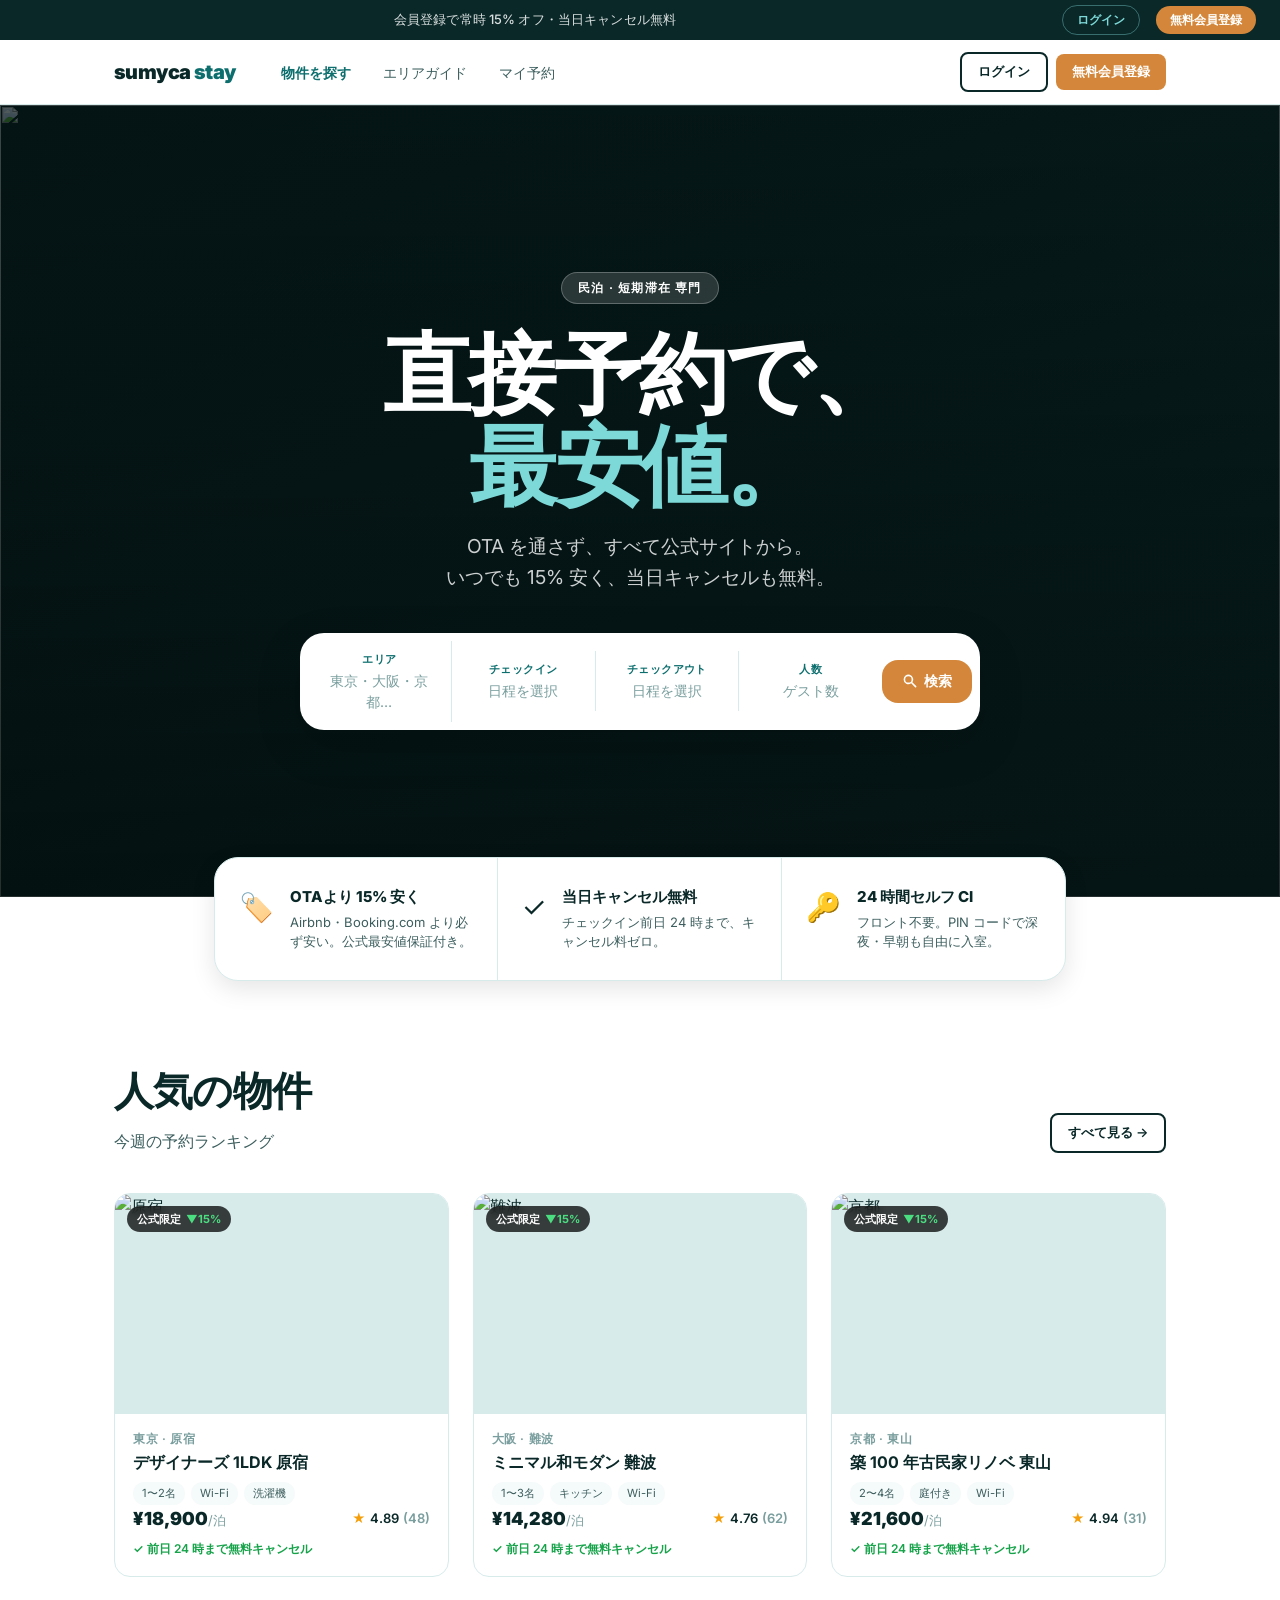
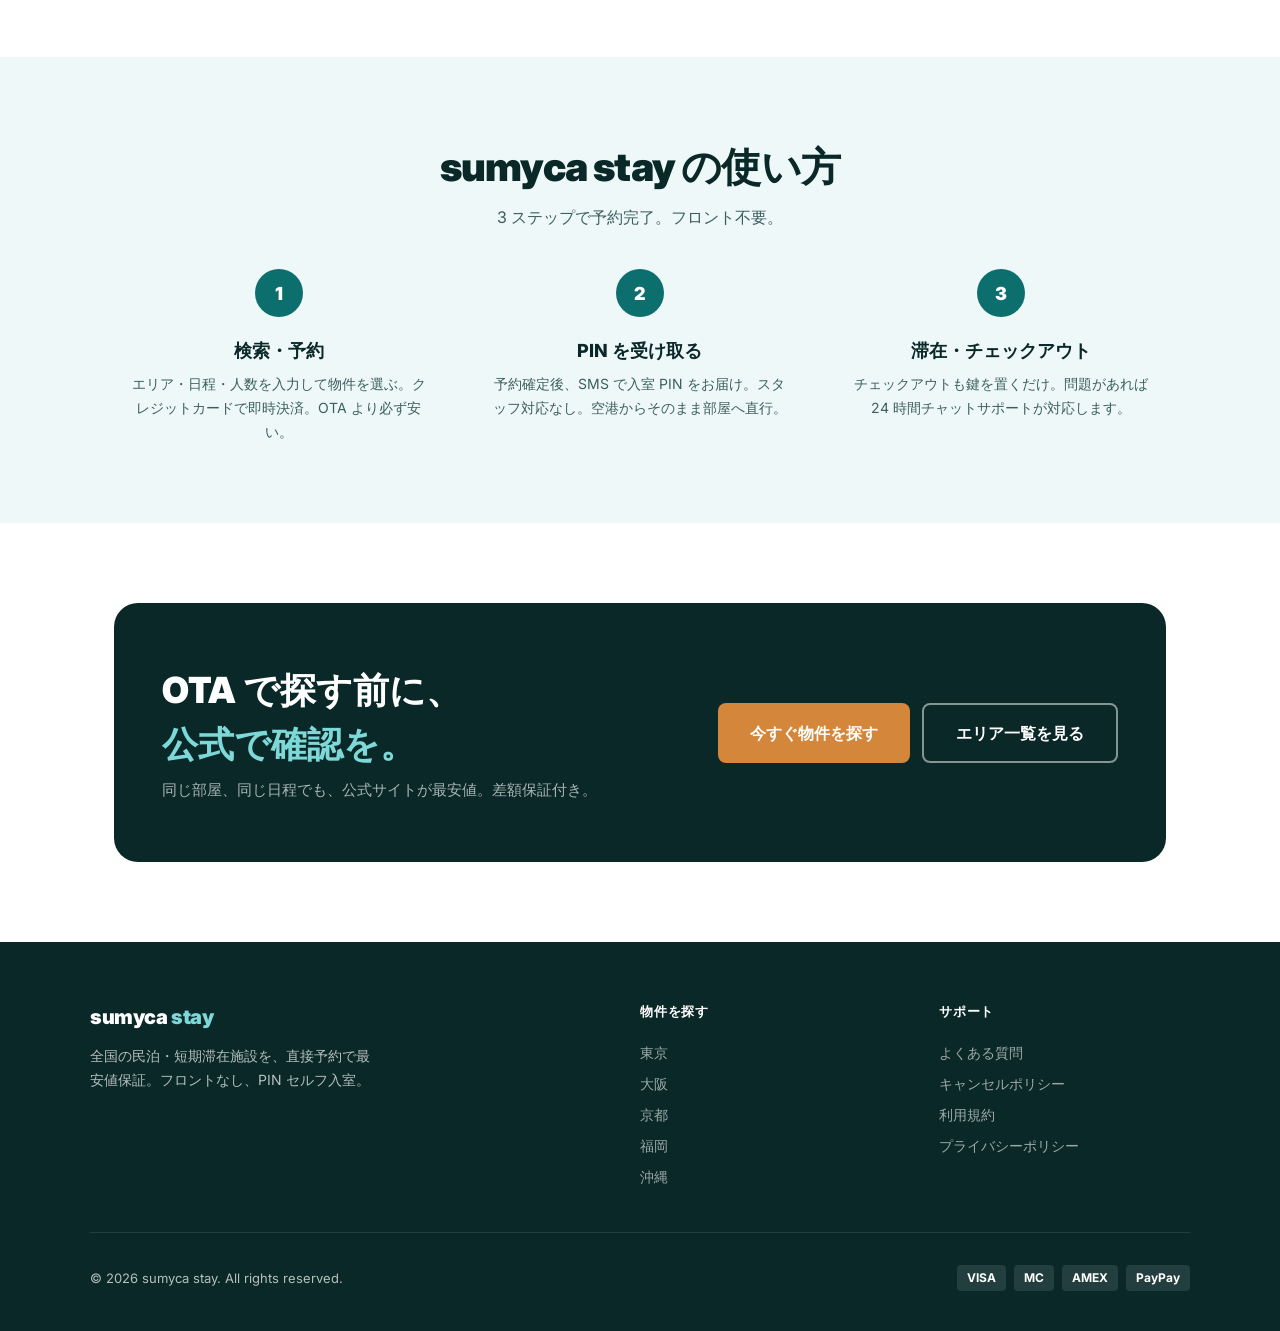
==== commit 046c3367: "Add area guide page and update nav to include エリアガイド Co-Authored-By: Claude Sonnet 4.6 <noreply@anth" ====
--- a/index.html
+++ b/index.html
@@ -234,6 +234,7 @@
       <a href="index.html" class="header__logo">sumyca <span>stay</span></a>
       <nav class="header__nav">
         <a href="search.html" class="active">物件を探す</a>
+        <a href="area.html">エリアガイド</a>
         <a href="my-trips.html">マイ予約</a>
       </nav>
       <div class="header__actions">
@@ -251,6 +252,7 @@
     <div class="mobile-menu__logo">sumyca <span>stay</span></div>
     <nav class="mobile-menu__nav">
       <a href="search.html">物件を探す</a>
+      <a href="area.html">エリアガイド</a>
       <a href="my-trips.html">マイ予約</a>
     </nav>
     <div class="mobile-menu__actions">
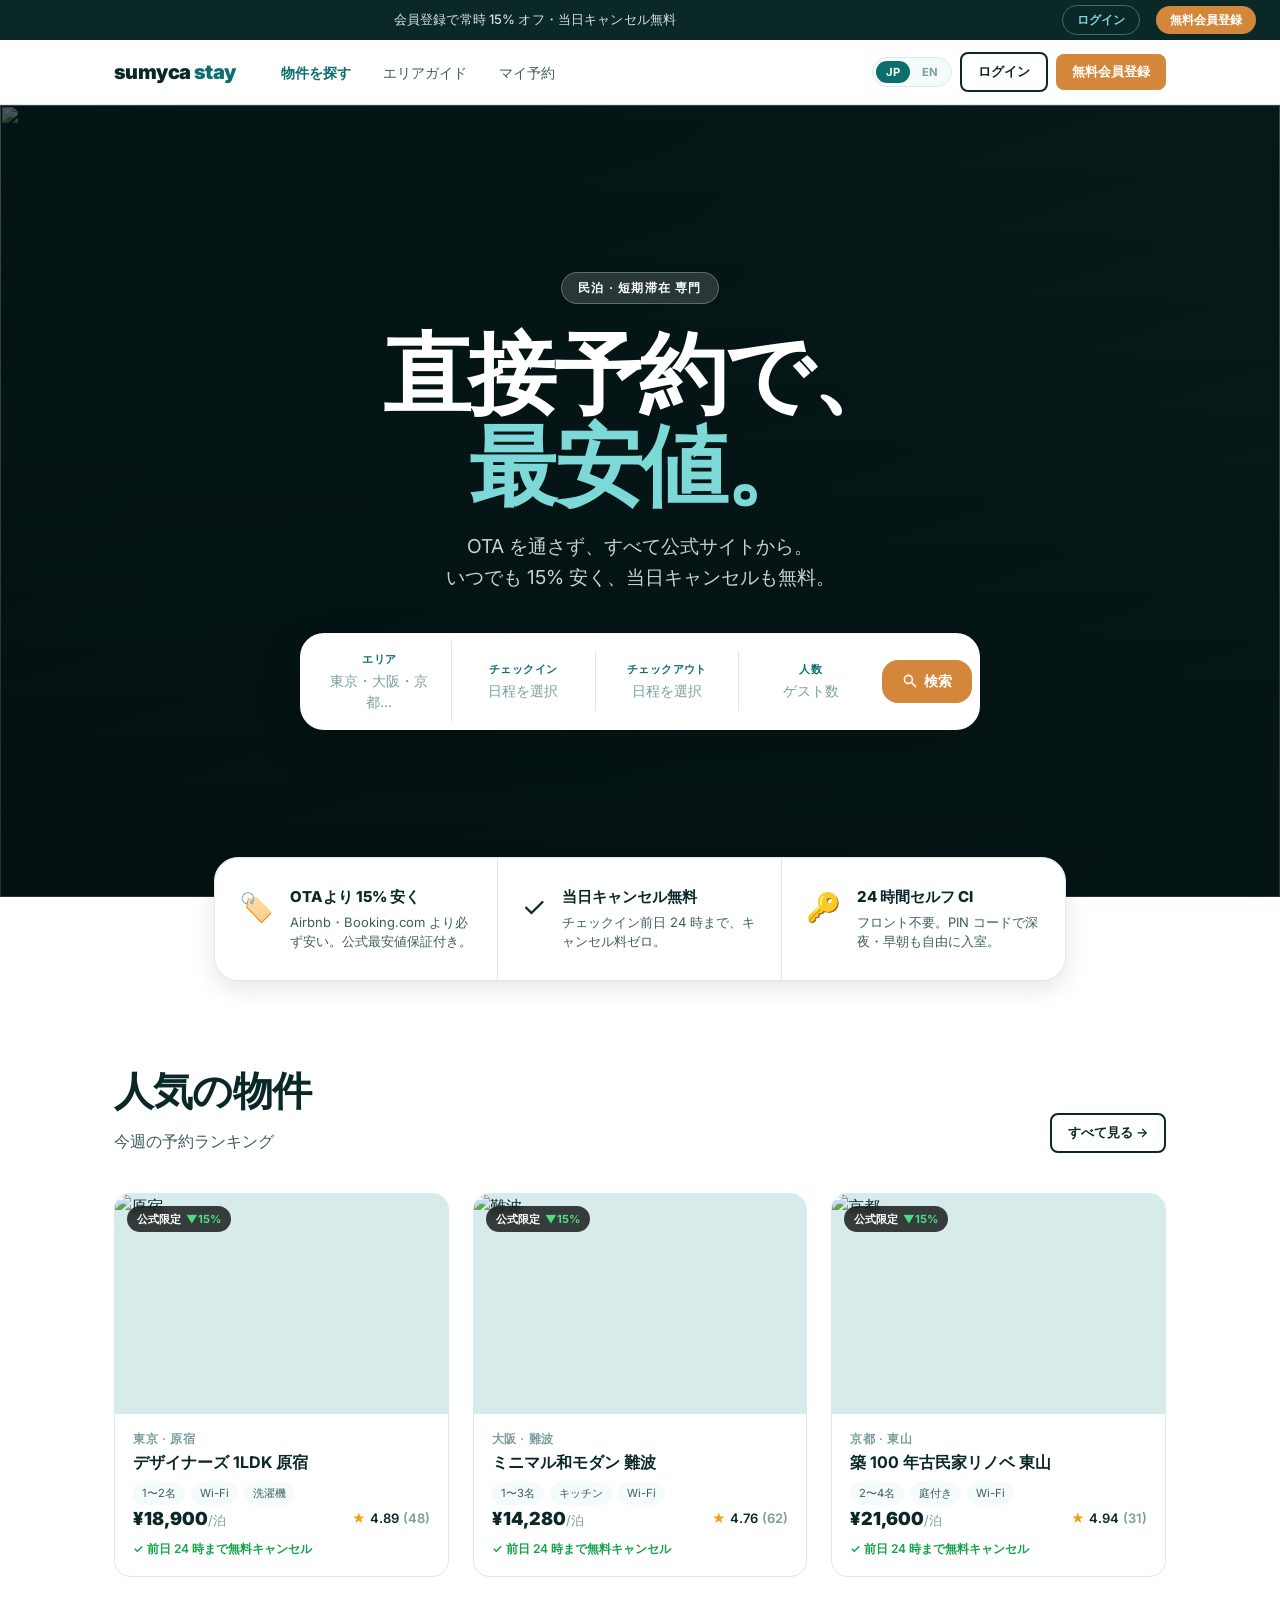
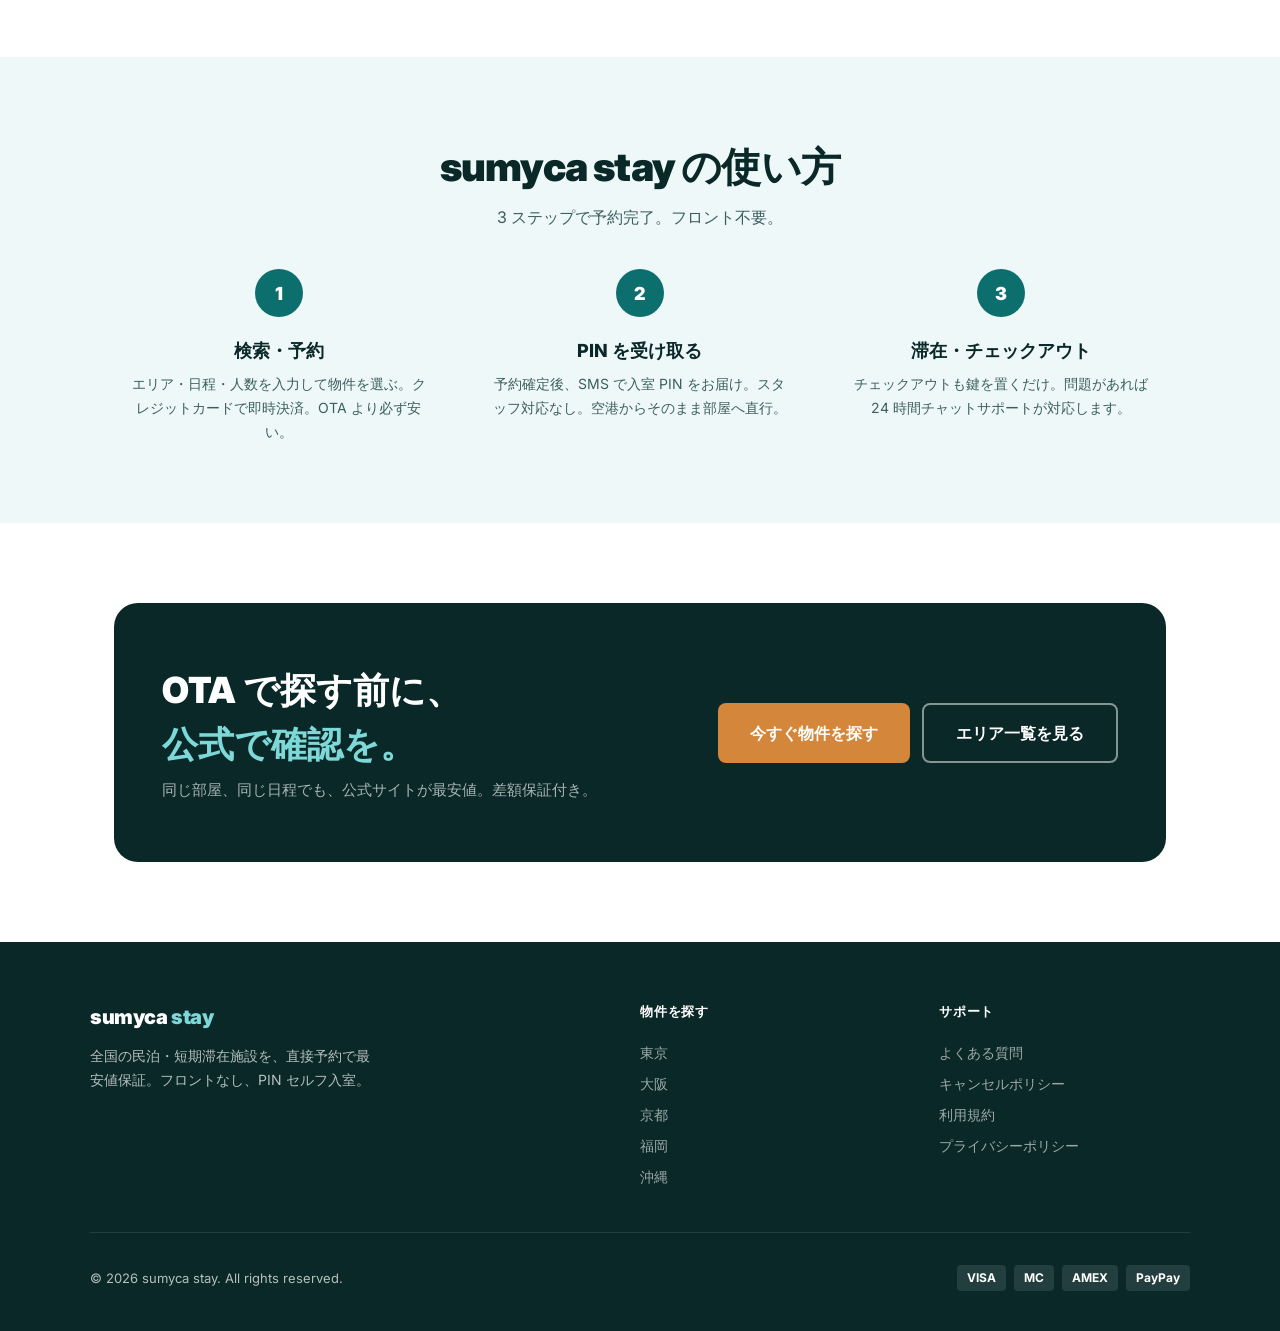
==== commit 7757fd3e: "Add mobile UX: lang toggle, sticky CTA/booking bar, filter drawer Co-Authored-By: Claude Sonnet 4.6 " ====
--- a/index.html
+++ b/index.html
@@ -238,6 +238,10 @@
         <a href="my-trips.html">マイ予約</a>
       </nav>
       <div class="header__actions">
+        <div class="lang-toggle">
+          <button class="lang-btn active" onclick="setLang('ja',this)">JP</button>
+          <button class="lang-btn" onclick="setLang('en',this)">EN</button>
+        </div>
         <a href="login.html" class="btn btn--outline btn--sm">ログイン</a>
         <a href="login.html" class="btn btn--accent btn--sm">無料会員登録</a>
         <button class="hamburger" onclick="document.getElementById('mm').classList.add('open')" aria-label="メニュー">
@@ -246,6 +250,15 @@
       </div>
     </div>
   </header>
+
+  <!-- Mobile sticky bottom CTA (appears after hero scrolls off) -->
+  <div class="mobile-cta-bar" id="mobileCta" role="complementary" aria-label="予約バー">
+    <div class="mobile-cta-bar__price">
+      <div class="mobile-cta-bar__from">最安値から</div>
+      <div class="mobile-cta-bar__num">¥14,280<span style="font-size:0.8rem;font-weight:400;color:var(--gray-3)">/泊</span></div>
+    </div>
+    <a href="search.html" class="btn btn--accent btn--md" style="flex-shrink:0;">今すぐ予約する</a>
+  </div>
 
   <div class="mobile-menu" id="mm">
     <button class="mobile-menu__close" onclick="document.getElementById('mm').classList.remove('open')">✕</button>
@@ -487,5 +500,24 @@
     </div>
   </footer>
 
+  <script>
+    function setLang(lang, btn) {
+      document.querySelectorAll('.lang-btn').forEach(function(b){ b.classList.remove('active'); });
+      btn.classList.add('active');
+      document.documentElement.lang = lang;
+    }
+    (function(){
+      var bar = document.getElementById('mobileCta');
+      var hero = document.querySelector('.hero');
+      function check(){
+        if(!hero||!bar) return;
+        var rect = hero.getBoundingClientRect();
+        if(rect.bottom < 60) { bar.classList.add('visible'); }
+        else { bar.classList.remove('visible'); }
+      }
+      window.addEventListener('scroll', check, {passive:true});
+      check();
+    })();
+  </script>
 </body>
 </html>
--- a/css/style.css
+++ b/css/style.css
@@ -1030,3 +1030,165 @@
   margin-top: 8px;
 }
 .review-form__member-note a { color: var(--teal); font-weight: 600; }
+
+/* ============================================================
+   MOBILE UX — April 2026
+   Analytics: Mobile 51% / Tablet 17% / Desktop 33%
+   ============================================================ */
+
+/* ---- Language toggle ---- */
+.lang-toggle {
+  display: flex;
+  align-items: center;
+  gap: 2px;
+  background: var(--gray-1);
+  border-radius: 20px;
+  padding: 3px;
+  border: 1px solid var(--gray-2);
+}
+.lang-btn {
+  padding: 4px 10px;
+  font-size: 0.7rem;
+  font-weight: 700;
+  border-radius: 16px;
+  border: none;
+  background: transparent;
+  color: var(--gray-3);
+  cursor: pointer;
+  transition: background 0.15s, color 0.15s;
+  font-family: var(--font);
+}
+.lang-btn.active { background: var(--teal); color: var(--white); }
+
+/* ---- Mobile sticky bottom CTA (index hero) ---- */
+.mobile-cta-bar {
+  position: fixed;
+  bottom: 0; left: 0; right: 0;
+  background: var(--white);
+  border-top: 1px solid var(--gray-2);
+  padding: 12px 20px;
+  z-index: 90;
+  box-shadow: 0 -4px 20px rgba(0,0,0,0.1);
+  display: flex;
+  align-items: center;
+  gap: 12px;
+  transform: translateY(100%);
+  transition: transform 0.3s ease;
+}
+.mobile-cta-bar.visible { transform: translateY(0); }
+@media (min-width: 769px) { .mobile-cta-bar { display: none !important; } }
+.mobile-cta-bar__price { flex: 1; }
+.mobile-cta-bar__from { font-size: 0.7rem; color: var(--gray-3); font-weight: 600; text-transform: uppercase; letter-spacing: 0.04em; }
+.mobile-cta-bar__num { font-size: 1.125rem; font-weight: 900; }
+
+/* ---- Mobile sticky booking bar (property detail) ---- */
+.booking-sticky-bar {
+  display: none;
+  position: fixed;
+  bottom: 0; left: 0; right: 0;
+  background: var(--white);
+  border-top: 2px solid var(--gray-2);
+  padding: 12px 20px;
+  z-index: 90;
+  box-shadow: 0 -4px 20px rgba(0,0,0,0.12);
+  align-items: center;
+  justify-content: space-between;
+  gap: 16px;
+}
+@media (max-width: 900px) {
+  .booking-sticky-bar { display: flex; }
+  .has-booking-bar { padding-bottom: 76px; }
+}
+.booking-sticky-bar__left {}
+.booking-sticky-bar__price { font-size: 1.25rem; font-weight: 900; }
+.booking-sticky-bar__price span { font-size: 0.8125rem; font-weight: 400; color: var(--gray-3); }
+.booking-sticky-bar__save { font-size: 0.75rem; color: var(--green); font-weight: 700; }
+
+/* ---- Mobile filter FAB + drawer (search) ---- */
+.filter-fab {
+  display: none;
+  position: fixed;
+  bottom: 24px; left: 50%;
+  transform: translateX(-50%);
+  z-index: 80;
+  background: var(--dark);
+  color: var(--white);
+  border: none;
+  padding: 14px 28px;
+  border-radius: 30px;
+  font-weight: 700;
+  font-size: 0.875rem;
+  font-family: var(--font);
+  box-shadow: var(--shadow-lg);
+  cursor: pointer;
+  gap: 8px;
+  align-items: center;
+  white-space: nowrap;
+}
+@media (max-width: 900px) { .filter-fab { display: flex; } }
+
+.filter-drawer-overlay {
+  display: none;
+  position: fixed; inset: 0;
+  background: rgba(0,0,0,0.4);
+  z-index: 140;
+}
+.filter-drawer-overlay.open { display: block; }
+
+@media (max-width: 900px) {
+  .filters-panel {
+    position: fixed;
+    left: 0; right: 0; bottom: 0;
+    max-height: 88vh;
+    background: var(--white);
+    z-index: 150;
+    border-radius: var(--r-xl) var(--r-xl) 0 0;
+    display: flex;
+    flex-direction: column;
+    transform: translateY(100%);
+    transition: transform 0.35s cubic-bezier(0.4,0,0.2,1);
+    overflow: hidden;
+  }
+  .filters-panel.open { transform: translateY(0); }
+  .filter-drawer-handle {
+    width: 40px; height: 4px;
+    background: var(--gray-2);
+    border-radius: 4px;
+    margin: 12px auto 0;
+    flex-shrink: 0;
+  }
+  .filter-drawer-header {
+    display: flex;
+    align-items: center;
+    justify-content: space-between;
+    padding: 16px 24px 12px;
+    border-bottom: 1px solid var(--gray-2);
+    flex-shrink: 0;
+  }
+  .filter-drawer-header h3 { font-size: 1rem; font-weight: 800; }
+  .filter-drawer-header button {
+    background: var(--gray-1); border: none;
+    width: 32px; height: 32px; border-radius: 50%;
+    cursor: pointer; font-size: 0.875rem;
+  }
+  .filter-drawer-body {
+    flex: 1;
+    overflow-y: auto;
+    padding: 20px 24px;
+    -webkit-overflow-scrolling: touch;
+  }
+  .filter-drawer-footer {
+    padding: 14px 24px;
+    border-top: 1px solid var(--gray-2);
+    background: var(--white);
+    flex-shrink: 0;
+  }
+  .search-layout { grid-template-columns: 1fr; }
+}
+@media (min-width: 901px) {
+  .filter-drawer-handle,
+  .filter-drawer-header,
+  .filter-drawer-footer { display: none; }
+  .filter-drawer-body { padding: 0; }
+  .filter-drawer-overlay { display: none !important; }
+}
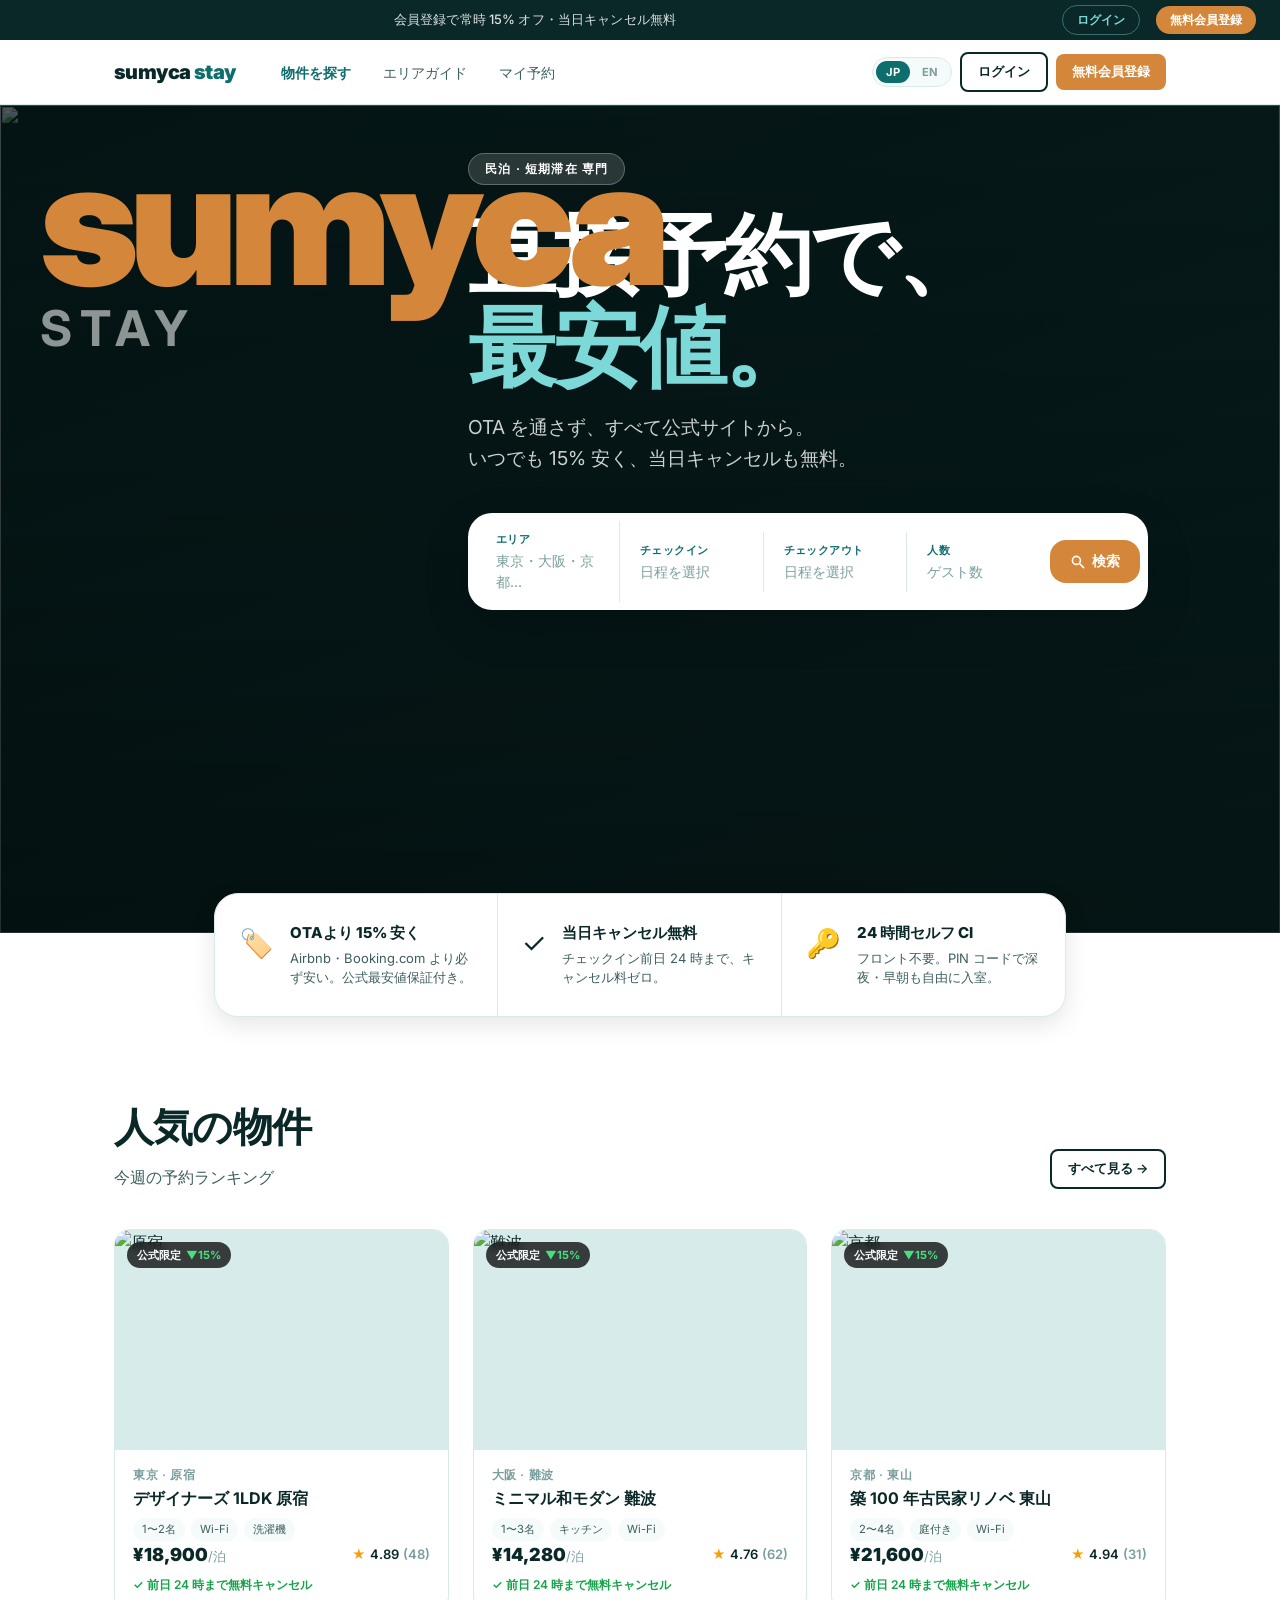
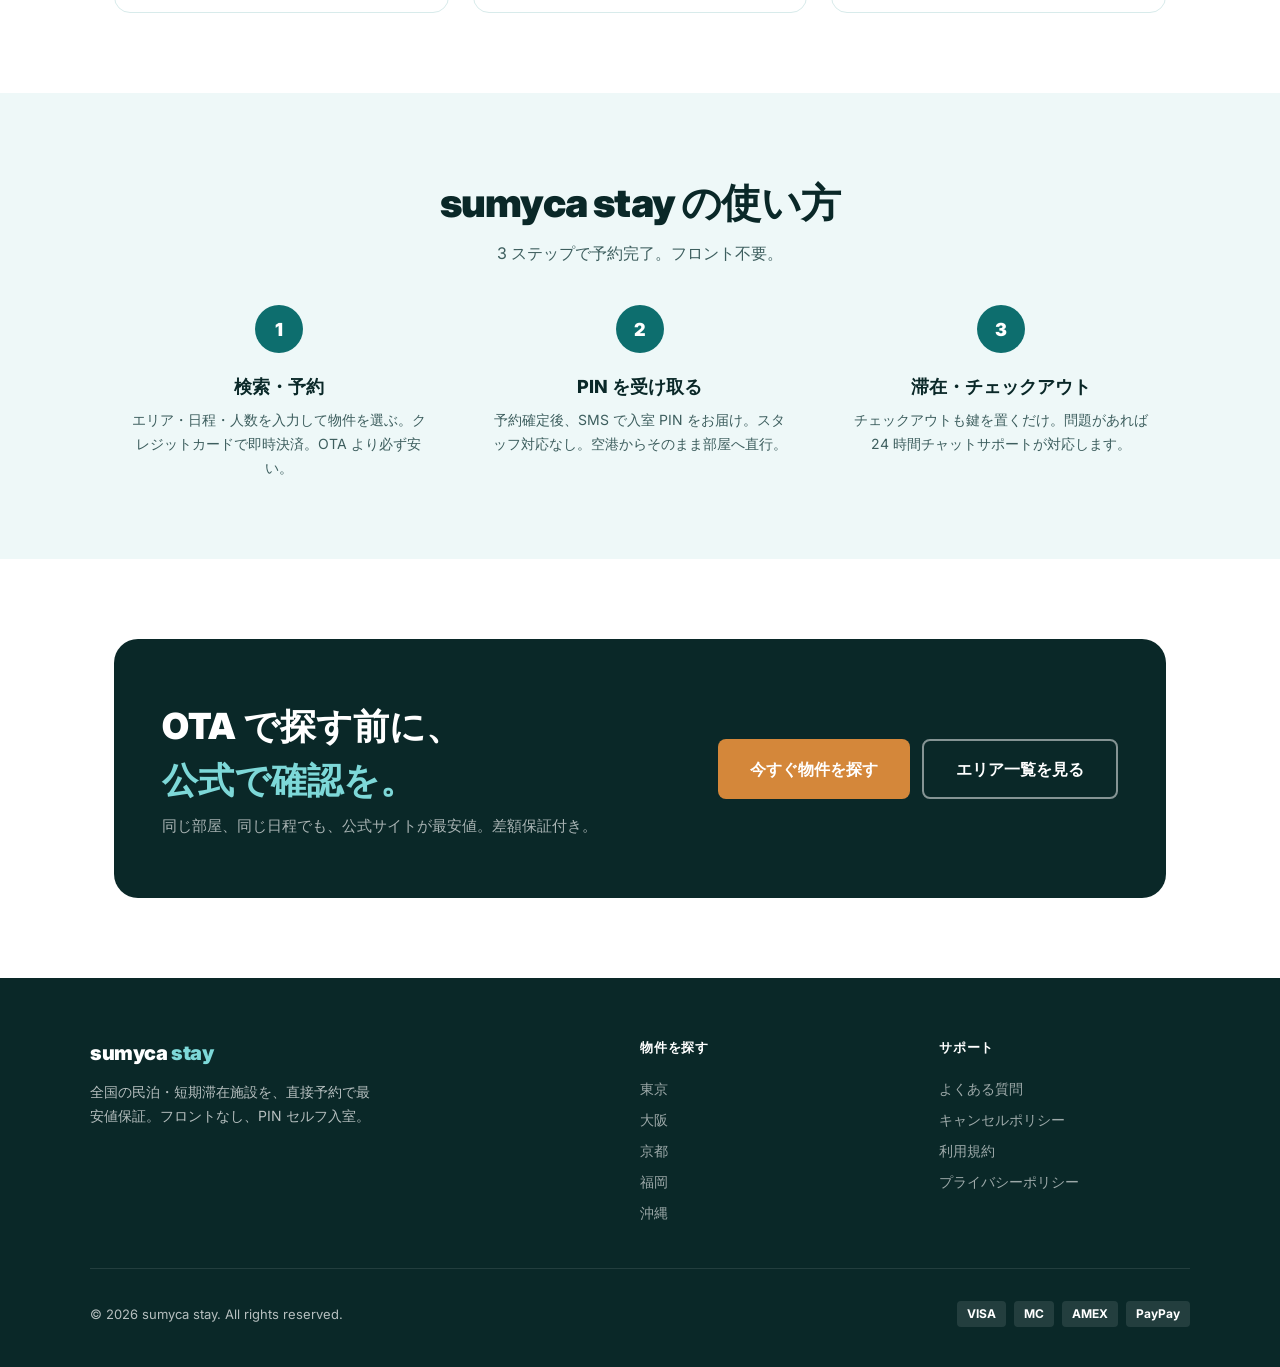
==== commit 373afb70: "feat: トップページwordmark追加・物件詳細→建物ページ導線追加 - index.html: ヒーローに「sumyca stay」大型wordmark追加（フェーズ5同デザイン） - ind" ====
--- a/index.html
+++ b/index.html
@@ -283,6 +283,10 @@
       <img src="https://images.unsplash.com/photo-1522708323590-d24dbb6b0267?w=1800&h=1000&fit=crop" alt="">
     </div>
     <div class="hero__overlay"></div>
+
+    <!-- Large brand wordmark top-left (Numa-style) -->
+    <div class="hero-dark__wordmark">sumyca<span>stay</span></div>
+
     <div class="hero__content">
       <span class="hero__label">民泊 · 短期滞在 専門</span>
       <h1 class="hero__title">直接予約で、<br><em>最安値。</em></h1>
--- a/css/style.css
+++ b/css/style.css
@@ -198,11 +198,11 @@
 
 /* ---- Hero ---- */
 .hero {
-  min-height: 88vh;
+  min-height: 92vh;
   position: relative;
   display: flex;
-  align-items: center;
-  justify-content: center;
+  align-items: flex-start;
+  justify-content: flex-end;
   overflow: hidden;
 }
 .hero__bg {
@@ -219,12 +219,11 @@
 }
 .hero__content {
   position: relative; z-index: 2;
-  text-align: center;
+  text-align: left;
   color: var(--white);
-  padding: 40px 24px;
+  padding: 48px 48px 64px;
   width: 100%;
   max-width: 860px;
-  margin: 0 auto;
 }
 .hero__label {
   display: inline-block;
@@ -1192,3 +1191,297 @@
   .filter-drawer-body { padding: 0; }
   .filter-drawer-overlay { display: none !important; }
 }
+
+/* ============================================================
+   CHAT PANEL — Phase 2
+   予約に紐づくゲスト ↔ ホスト / サポートメッセージ
+   ============================================================ */
+
+.chat-overlay {
+  display: none;
+  position: fixed; inset: 0;
+  background: rgba(0,0,0,0.35);
+  z-index: 200;
+  backdrop-filter: blur(2px);
+}
+.chat-overlay.open { display: block; }
+
+.chat-panel {
+  position: fixed;
+  top: 0; right: 0; bottom: 0;
+  width: 420px;
+  max-width: 100vw;
+  background: var(--white);
+  z-index: 201;
+  display: flex;
+  flex-direction: column;
+  transform: translateX(100%);
+  transition: transform 0.3s cubic-bezier(0.4,0,0.2,1);
+  box-shadow: -8px 0 48px rgba(0,0,0,0.14);
+}
+.chat-panel.open { transform: translateX(0); }
+@media (max-width: 640px) { .chat-panel { width: 100%; } }
+
+/* ---- Panel header ---- */
+.chat-header {
+  display: flex;
+  align-items: center;
+  gap: 12px;
+  padding: 14px 16px;
+  border-bottom: 1px solid var(--gray-2);
+  flex-shrink: 0;
+}
+.chat-header__back {
+  background: var(--gray-1);
+  border: none;
+  width: 36px; height: 36px;
+  border-radius: 50%;
+  cursor: pointer;
+  font-size: 1.1rem;
+  flex-shrink: 0;
+  display: flex; align-items: center; justify-content: center;
+  transition: background 0.15s;
+}
+.chat-header__back:hover { background: var(--gray-2); }
+.chat-header__img {
+  width: 44px; height: 44px;
+  border-radius: var(--r-sm);
+  object-fit: cover;
+  flex-shrink: 0;
+}
+.chat-header__info { flex: 1; min-width: 0; }
+.chat-header__name {
+  font-size: 0.9375rem;
+  font-weight: 800;
+  white-space: nowrap;
+  overflow: hidden;
+  text-overflow: ellipsis;
+}
+.chat-header__meta { font-size: 0.75rem; color: var(--gray-3); margin-top: 2px; }
+.chat-header__online {
+  font-size: 0.7rem; font-weight: 700;
+  color: var(--green);
+  display: flex; align-items: center; gap: 4px;
+  flex-shrink: 0;
+}
+.chat-header__online::before {
+  content: '';
+  width: 7px; height: 7px;
+  background: var(--green);
+  border-radius: 50%;
+}
+
+/* ---- Booking context strip ---- */
+.chat-context {
+  background: var(--teal-bg);
+  border-bottom: 1px solid var(--gray-2);
+  padding: 10px 20px;
+  display: flex;
+  align-items: center;
+  justify-content: space-between;
+  gap: 12px;
+  flex-shrink: 0;
+}
+.chat-context__label { font-size: 0.7rem; color: var(--gray-3); font-weight: 600; text-transform: uppercase; letter-spacing: 0.04em; }
+.chat-context__val { font-size: 0.8125rem; font-weight: 700; color: var(--dark); margin-top: 1px; }
+.chat-context__code {
+  font-size: 0.7rem;
+  background: var(--gray-2);
+  color: var(--gray-4);
+  padding: 3px 8px;
+  border-radius: 6px;
+  font-weight: 700;
+  flex-shrink: 0;
+}
+
+/* ---- Messages area ---- */
+.chat-messages {
+  flex: 1;
+  overflow-y: auto;
+  padding: 20px 16px 12px;
+  display: flex;
+  flex-direction: column;
+  gap: 4px;
+  -webkit-overflow-scrolling: touch;
+  scroll-behavior: smooth;
+}
+
+.msg-date {
+  text-align: center;
+  font-size: 0.68rem;
+  color: var(--gray-3);
+  font-weight: 600;
+  letter-spacing: 0.04em;
+  margin: 12px 0 8px;
+  position: relative;
+}
+.msg-date span {
+  background: var(--white);
+  padding: 0 10px;
+  position: relative;
+  z-index: 1;
+}
+.msg-date::before {
+  content: '';
+  position: absolute;
+  top: 50%; left: 0; right: 0;
+  height: 1px;
+  background: var(--gray-2);
+}
+
+/* Message row */
+.msg {
+  display: flex;
+  gap: 8px;
+  align-items: flex-end;
+  max-width: 86%;
+  margin-bottom: 2px;
+}
+.msg--guest {
+  align-self: flex-end;
+  flex-direction: row-reverse;
+}
+.msg--host, .msg--auto { align-self: flex-start; }
+.msg--system { align-self: center; max-width: 100%; }
+
+/* consecutive messages from same sender: collapse avatar */
+.msg.no-avatar .msg__avatar { visibility: hidden; }
+
+.msg__avatar {
+  width: 30px; height: 30px;
+  border-radius: 50%;
+  object-fit: cover;
+  flex-shrink: 0;
+  font-size: 0.8rem;
+  background: var(--gray-2);
+  display: flex; align-items: center; justify-content: center;
+}
+
+.msg__col { display: flex; flex-direction: column; gap: 2px; }
+
+.msg__auto-badge {
+  display: inline-flex;
+  align-items: center;
+  gap: 4px;
+  font-size: 0.6rem;
+  font-weight: 700;
+  color: var(--teal);
+  letter-spacing: 0.05em;
+  text-transform: uppercase;
+  margin-bottom: 3px;
+}
+
+.msg__bubble {
+  padding: 9px 14px;
+  border-radius: 18px;
+  font-size: 0.875rem;
+  line-height: 1.55;
+  word-break: break-word;
+}
+.msg--host .msg__bubble, .msg--auto .msg__bubble {
+  background: var(--gray-1);
+  color: var(--dark);
+  border-bottom-left-radius: 4px;
+}
+.msg--guest .msg__bubble {
+  background: var(--teal);
+  color: var(--white);
+  border-bottom-right-radius: 4px;
+}
+.msg--system .msg__bubble {
+  background: var(--teal-bg);
+  color: var(--gray-4);
+  font-size: 0.78rem;
+  text-align: center;
+  border-radius: var(--r-md);
+  padding: 8px 16px;
+  border: 1px solid var(--gray-2);
+}
+
+.msg__time {
+  font-size: 0.63rem;
+  color: var(--gray-3);
+  padding: 0 4px;
+  align-self: flex-end;
+  flex-shrink: 0;
+}
+
+/* ---- Chat input ---- */
+.chat-input-wrap {
+  padding: 10px 14px;
+  border-top: 1px solid var(--gray-2);
+  background: var(--white);
+  flex-shrink: 0;
+  display: flex;
+  align-items: flex-end;
+  gap: 8px;
+}
+.chat-input {
+  flex: 1;
+  border: 1.5px solid var(--gray-2);
+  border-radius: 22px;
+  padding: 10px 16px;
+  font-size: 0.9rem;
+  font-family: var(--font);
+  resize: none;
+  min-height: 42px;
+  max-height: 120px;
+  line-height: 1.4;
+  outline: none;
+  transition: border-color 0.15s;
+  overflow-y: auto;
+}
+.chat-input:focus { border-color: var(--teal); }
+.chat-send {
+  width: 42px; height: 42px;
+  border-radius: 50%;
+  background: var(--teal);
+  color: var(--white);
+  border: none;
+  cursor: pointer;
+  display: flex; align-items: center; justify-content: center;
+  flex-shrink: 0;
+  transition: background 0.15s, transform 0.1s;
+}
+.chat-send:hover { background: var(--teal-lt); }
+.chat-send:active { transform: scale(0.93); }
+.chat-send svg { width: 17px; height: 17px; }
+
+/* chat button on trip card */
+.btn--chat {
+  background: transparent;
+  border: 1.5px solid var(--teal);
+  color: var(--teal);
+  display: inline-flex;
+  align-items: center;
+  gap: 5px;
+}
+.btn--chat:hover { background: var(--teal-bg); }
+.btn--chat .chat-unread {
+  background: var(--amber);
+  color: var(--white);
+  font-size: 0.6rem;
+  font-weight: 900;
+  width: 16px; height: 16px;
+  border-radius: 50%;
+  display: flex; align-items: center; justify-content: center;
+}
+
+/* ---- Hero Wordmark (フェーズ5 デザイン適用) ---- */
+.hero-dark__wordmark {
+  position: absolute;
+  top: 28px; left: 40px; z-index: 3;
+  font-size: clamp(4.5rem, 14vw, 11rem);
+  font-weight: 900; letter-spacing: -0.05em; line-height: 1;
+  color: var(--amber); pointer-events: none; user-select: none;
+}
+.hero-dark__wordmark span {
+  display: block; font-size: 0.28em; font-weight: 700;
+  letter-spacing: 0.18em; text-transform: uppercase;
+  color: rgba(255,255,255,0.55); margin-top: -0.1em;
+}
+@media (max-width: 768px) {
+  .hero-dark__wordmark { font-size: clamp(3rem, 16vw, 6rem); top: 16px; left: 16px; }
+}
+
+.hero .search-bar { margin: 0; }
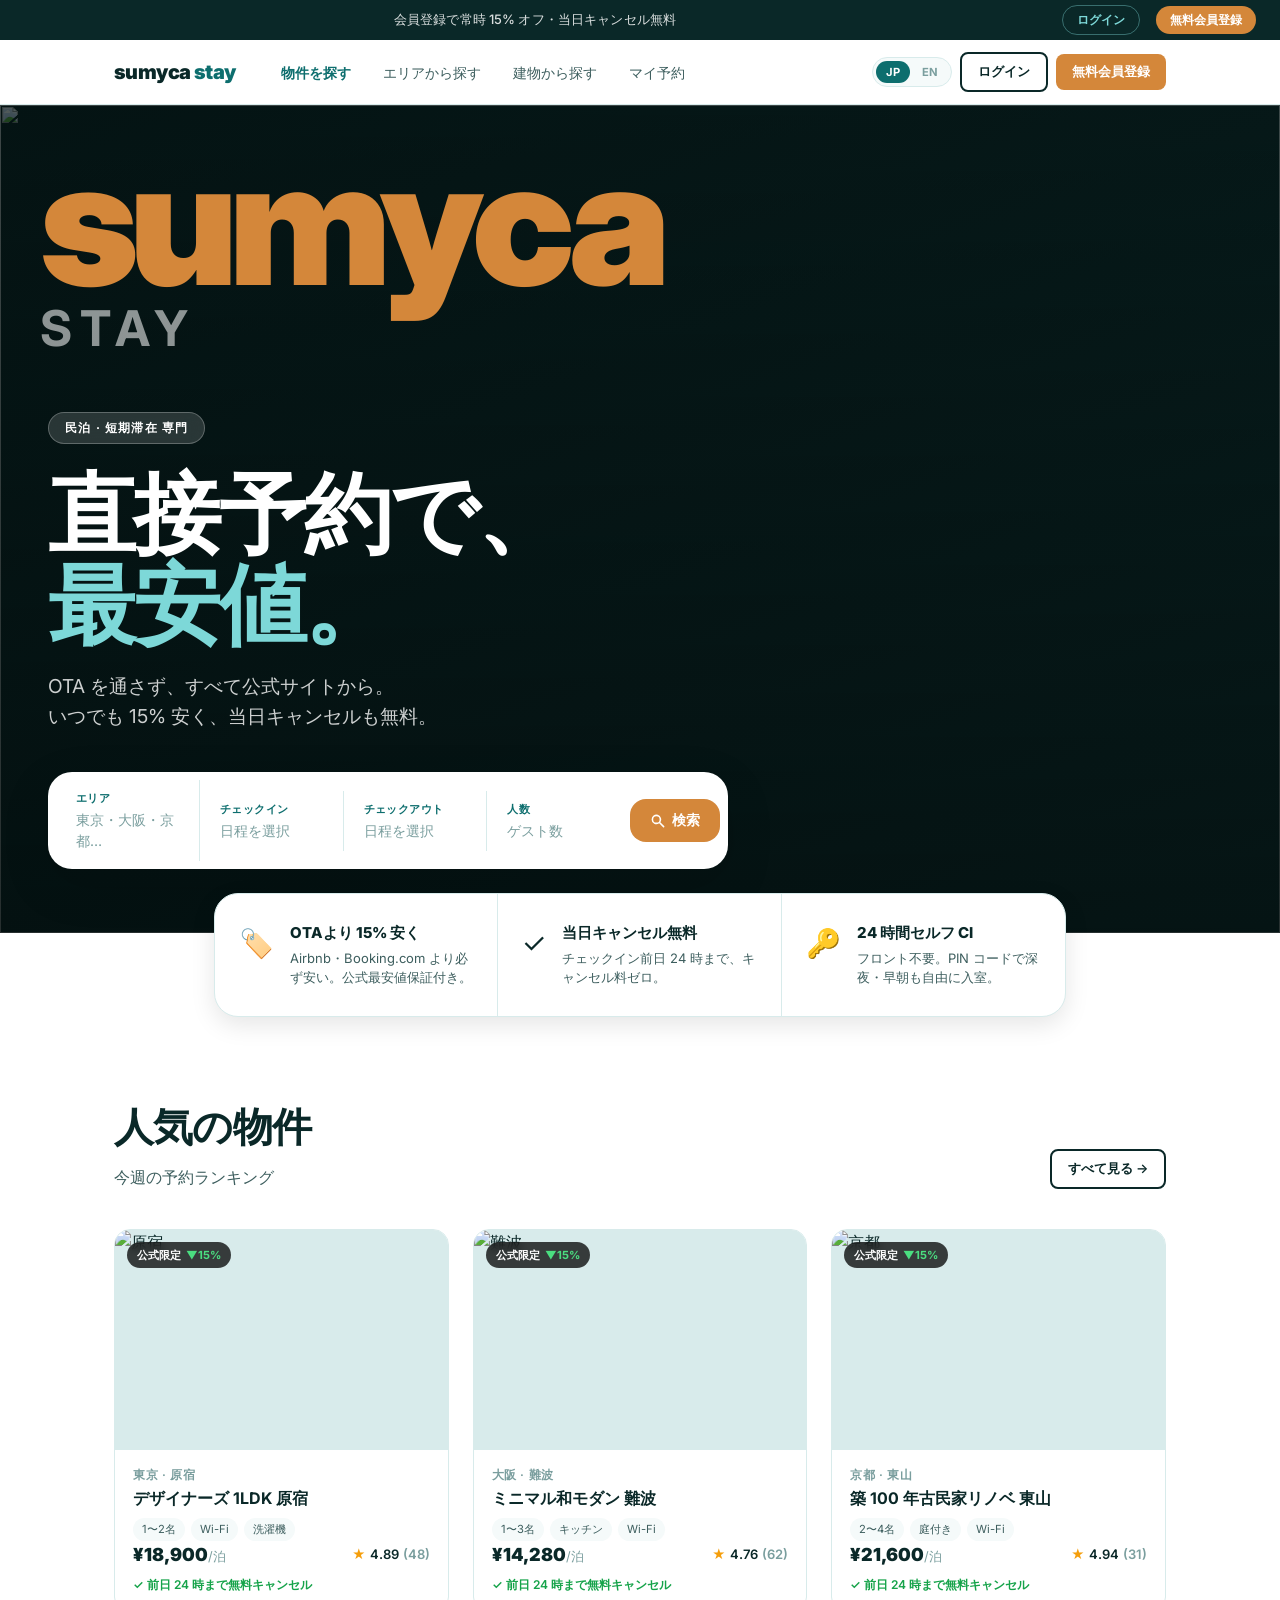
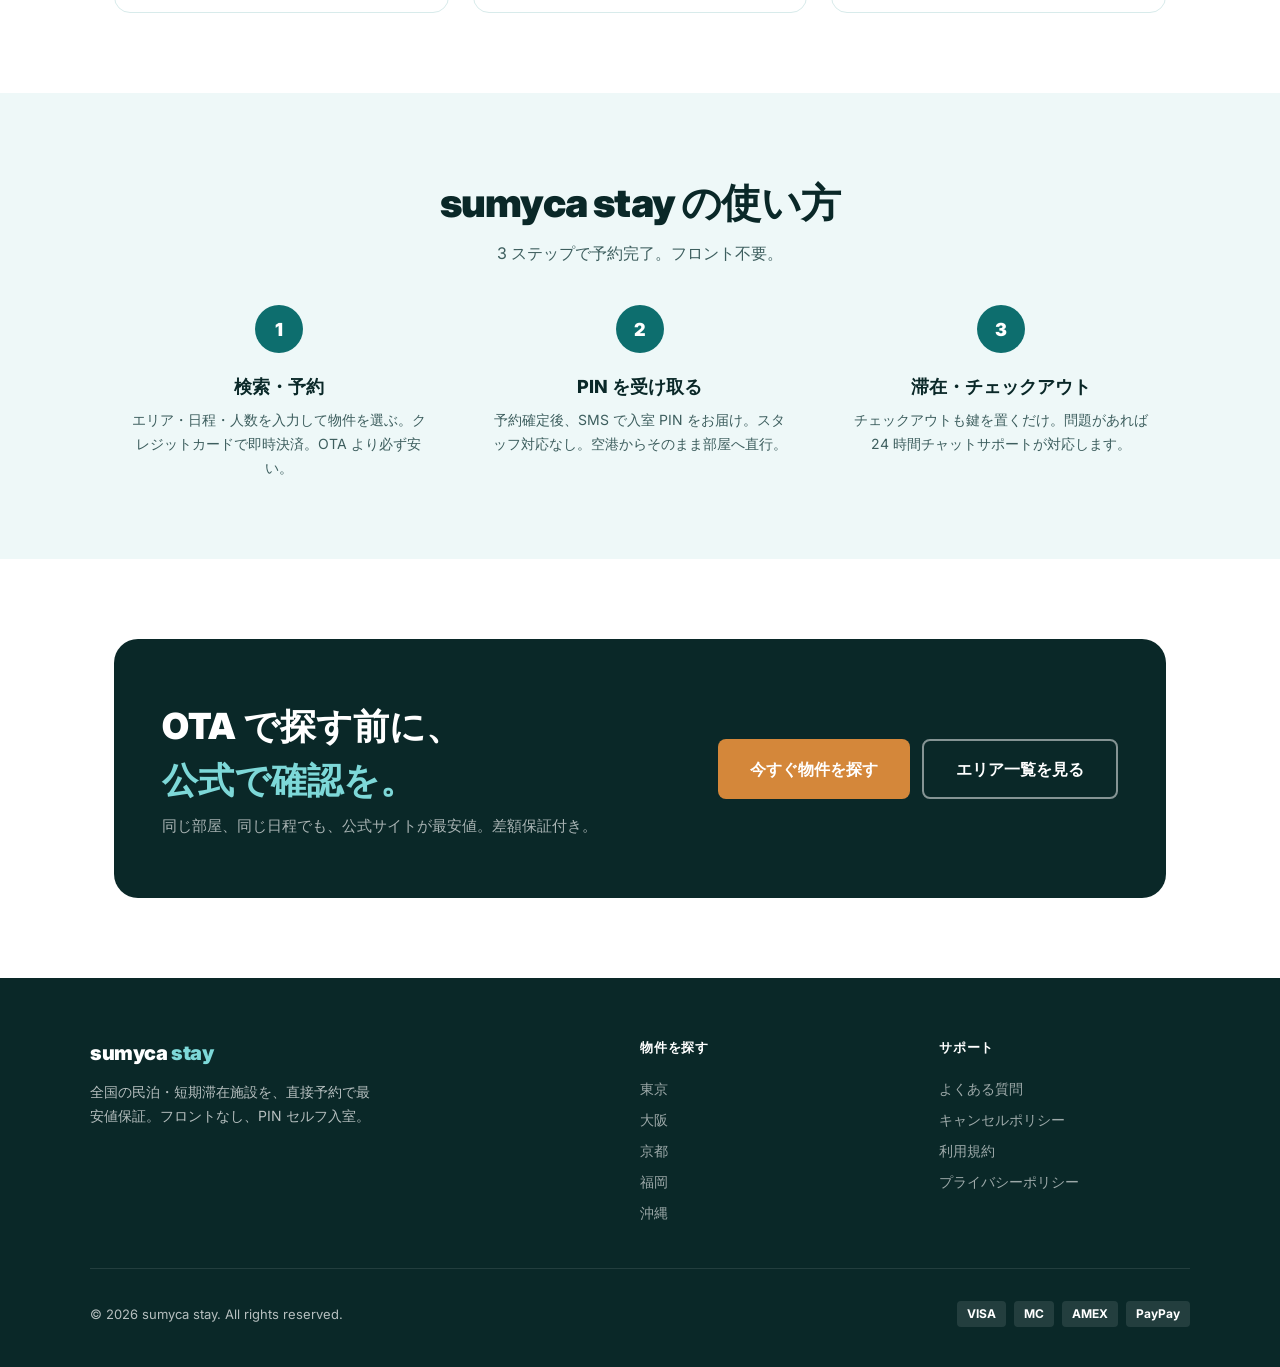
==== commit ab48f58d: "fix: heroにflex-direction:column追加・navに建物から探すリンク追加 - css/style.css: .heroにflex-direction:columnを追加（wo" ====
--- a/index.html
+++ b/index.html
@@ -234,7 +234,8 @@
       <a href="index.html" class="header__logo">sumyca <span>stay</span></a>
       <nav class="header__nav">
         <a href="search.html" class="active">物件を探す</a>
-        <a href="area.html">エリアガイド</a>
+        <a href="area.html">エリアから探す</a>
+        <a href="building.html">建物から探す</a>
         <a href="my-trips.html">マイ予約</a>
       </nav>
       <div class="header__actions">
@@ -265,7 +266,8 @@
     <div class="mobile-menu__logo">sumyca <span>stay</span></div>
     <nav class="mobile-menu__nav">
       <a href="search.html">物件を探す</a>
-      <a href="area.html">エリアガイド</a>
+      <a href="area.html">エリアから探す</a>
+      <a href="building.html">建物から探す</a>
       <a href="my-trips.html">マイ予約</a>
     </nav>
     <div class="mobile-menu__actions">
--- a/css/style.css
+++ b/css/style.css
@@ -201,6 +201,7 @@
   min-height: 92vh;
   position: relative;
   display: flex;
+  flex-direction: column;
   align-items: flex-start;
   justify-content: flex-end;
   overflow: hidden;
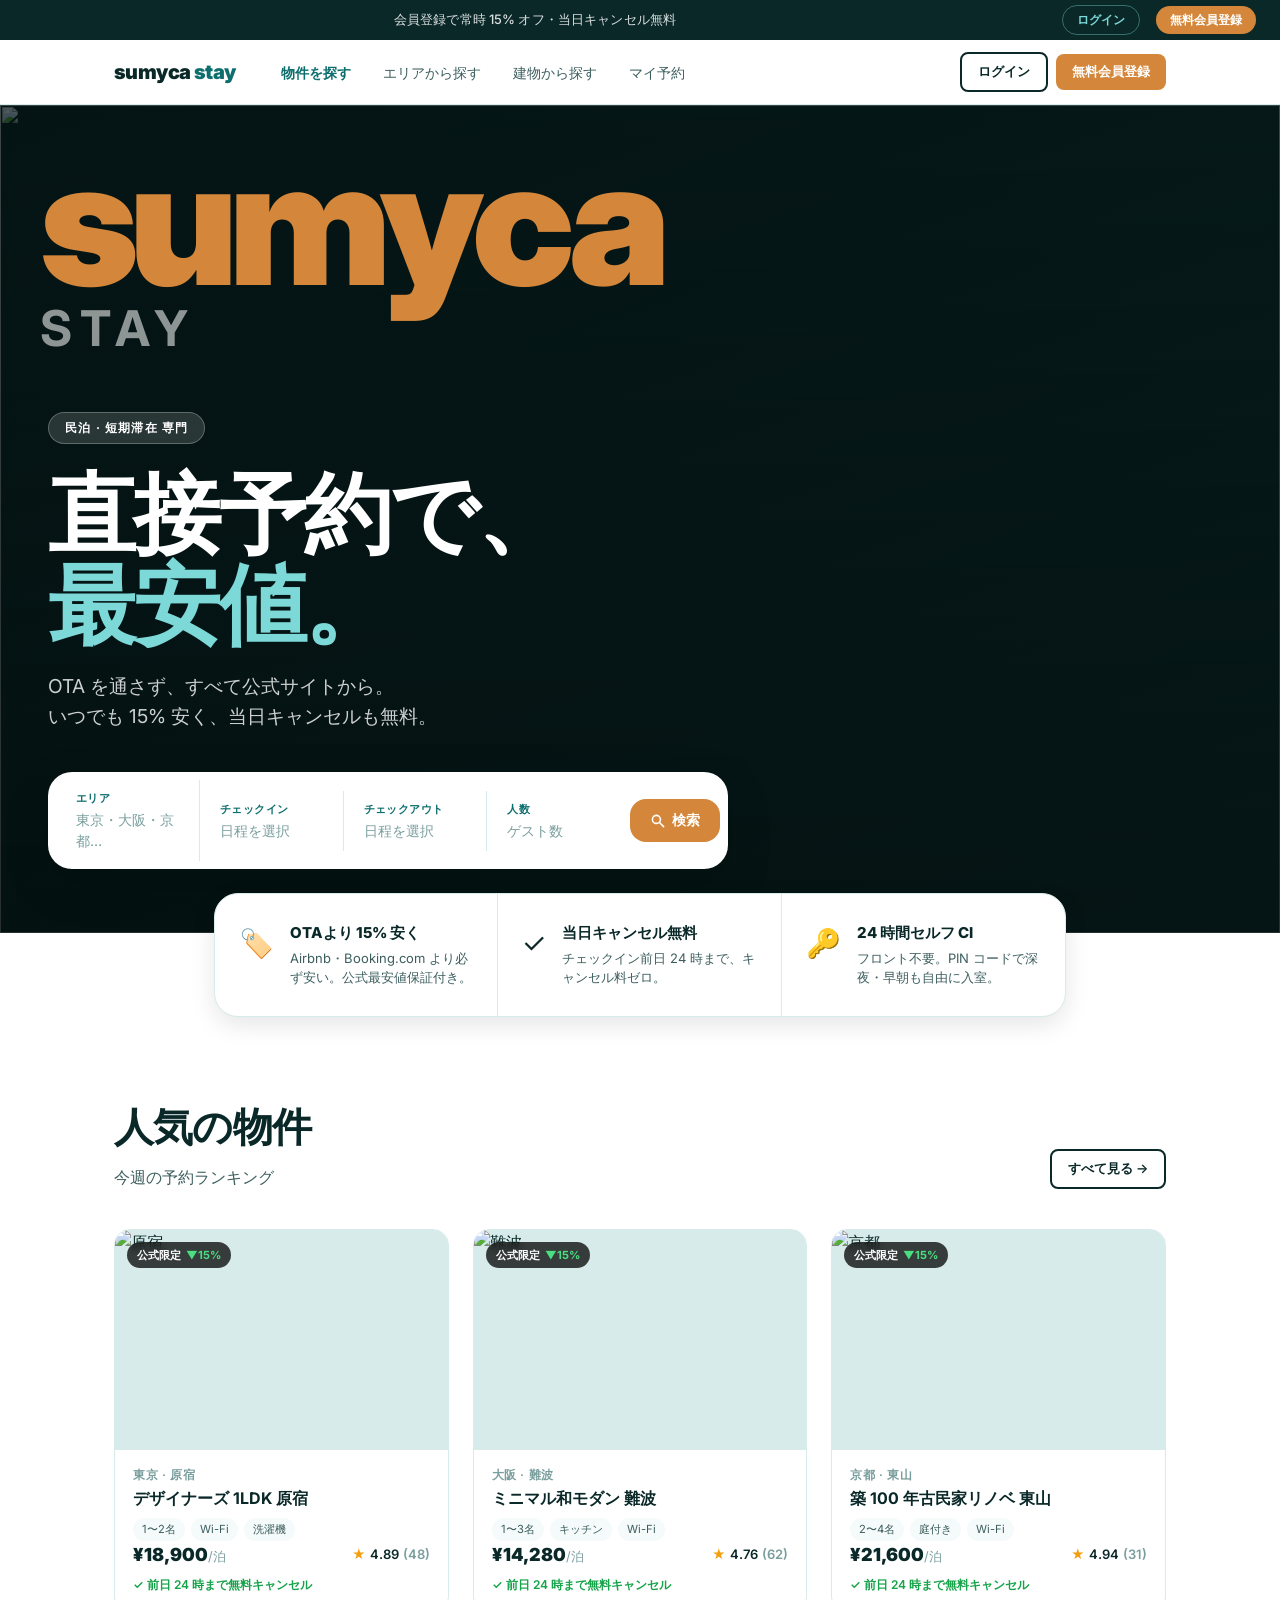
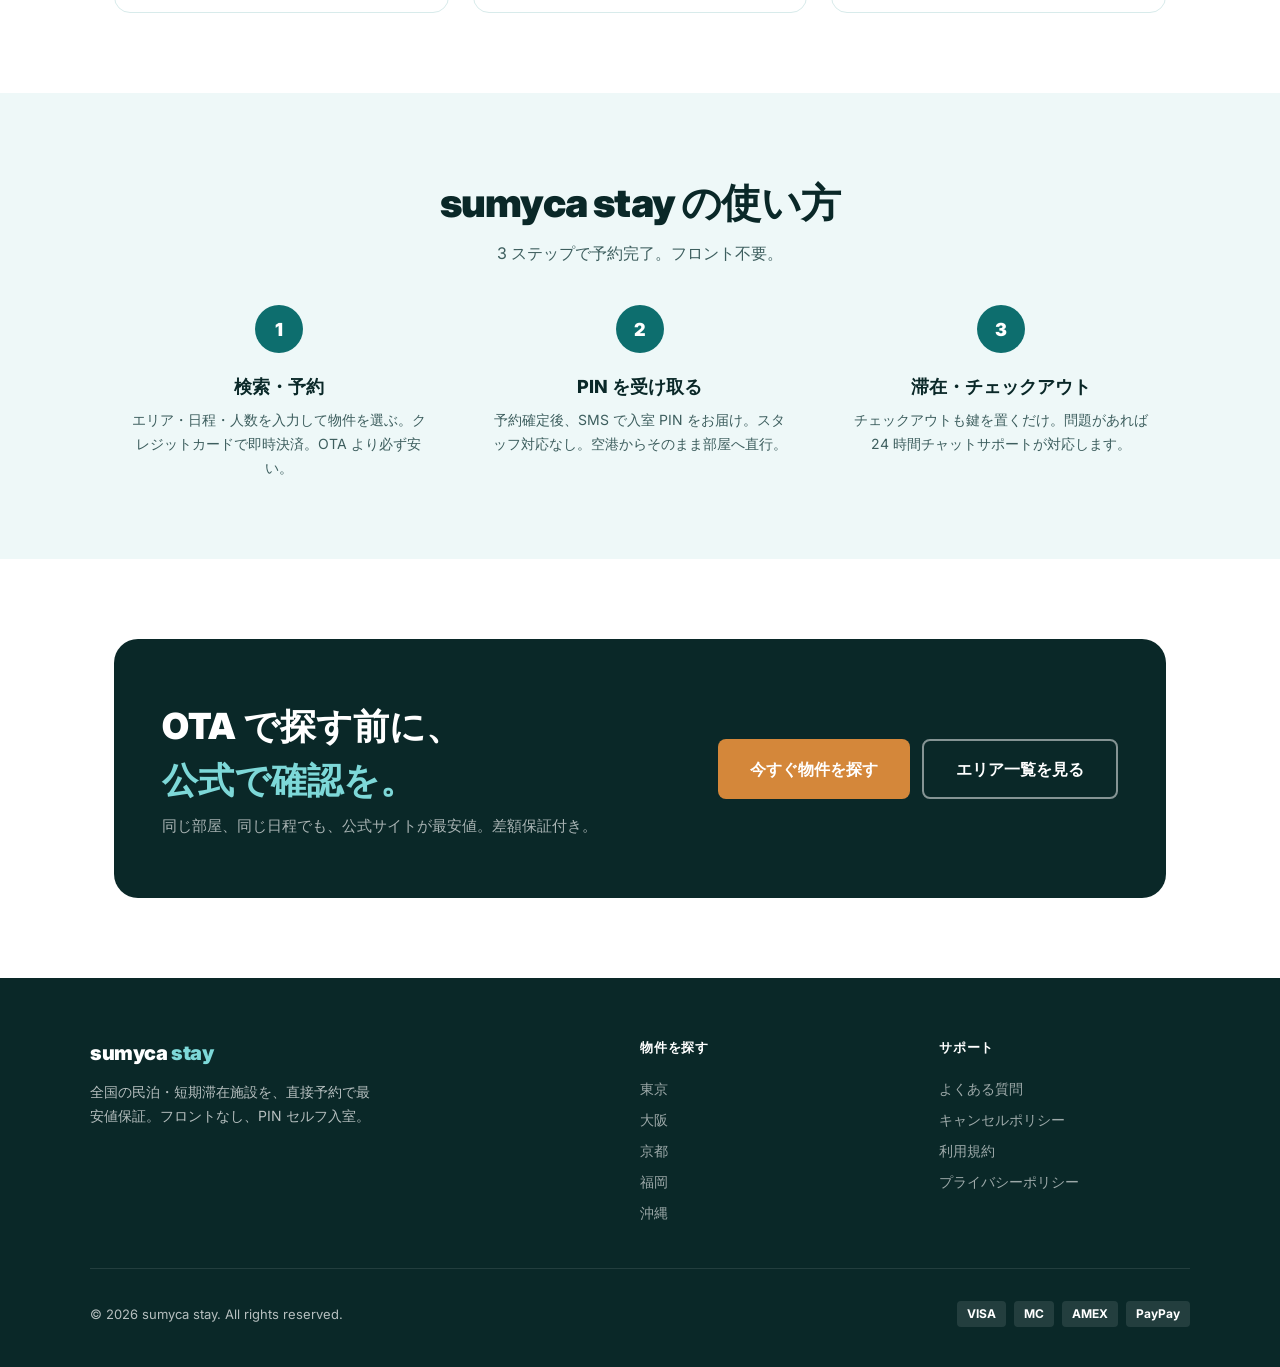
==== commit f2292e22: "feat: JP/EN言語切替ボタンを全ページから削除 多言語対応はフェーズ2で/en/サブディレクトリ方式として実装予定。 現時点のJSトグルはSEO効果がないため全プロトタイプから除去。  Co-" ====
--- a/index.html
+++ b/index.html
@@ -238,12 +238,7 @@
         <a href="building.html">建物から探す</a>
         <a href="my-trips.html">マイ予約</a>
       </nav>
-      <div class="header__actions">
-        <div class="lang-toggle">
-          <button class="lang-btn active" onclick="setLang('ja',this)">JP</button>
-          <button class="lang-btn" onclick="setLang('en',this)">EN</button>
-        </div>
-        <a href="login.html" class="btn btn--outline btn--sm">ログイン</a>
+      <div class="header__actions">        <a href="login.html" class="btn btn--outline btn--sm">ログイン</a>
         <a href="login.html" class="btn btn--accent btn--sm">無料会員登録</a>
         <button class="hamburger" onclick="document.getElementById('mm').classList.add('open')" aria-label="メニュー">
           <span></span><span></span><span></span>
@@ -506,9 +501,7 @@
     </div>
   </footer>
 
-  <script>
-    function setLang(lang, btn) {
-      document.querySelectorAll('.lang-btn').forEach(function(b){ b.classList.remove('active'); });
+  <script>);
       btn.classList.add('active');
       document.documentElement.lang = lang;
     }
--- a/css/style.css
+++ b/css/style.css
@@ -1037,28 +1037,6 @@
    ============================================================ */
 
 /* ---- Language toggle ---- */
-.lang-toggle {
-  display: flex;
-  align-items: center;
-  gap: 2px;
-  background: var(--gray-1);
-  border-radius: 20px;
-  padding: 3px;
-  border: 1px solid var(--gray-2);
-}
-.lang-btn {
-  padding: 4px 10px;
-  font-size: 0.7rem;
-  font-weight: 700;
-  border-radius: 16px;
-  border: none;
-  background: transparent;
-  color: var(--gray-3);
-  cursor: pointer;
-  transition: background 0.15s, color 0.15s;
-  font-family: var(--font);
-}
-.lang-btn.active { background: var(--teal); color: var(--white); }
 
 /* ---- Mobile sticky bottom CTA (index hero) ---- */
 .mobile-cta-bar {
